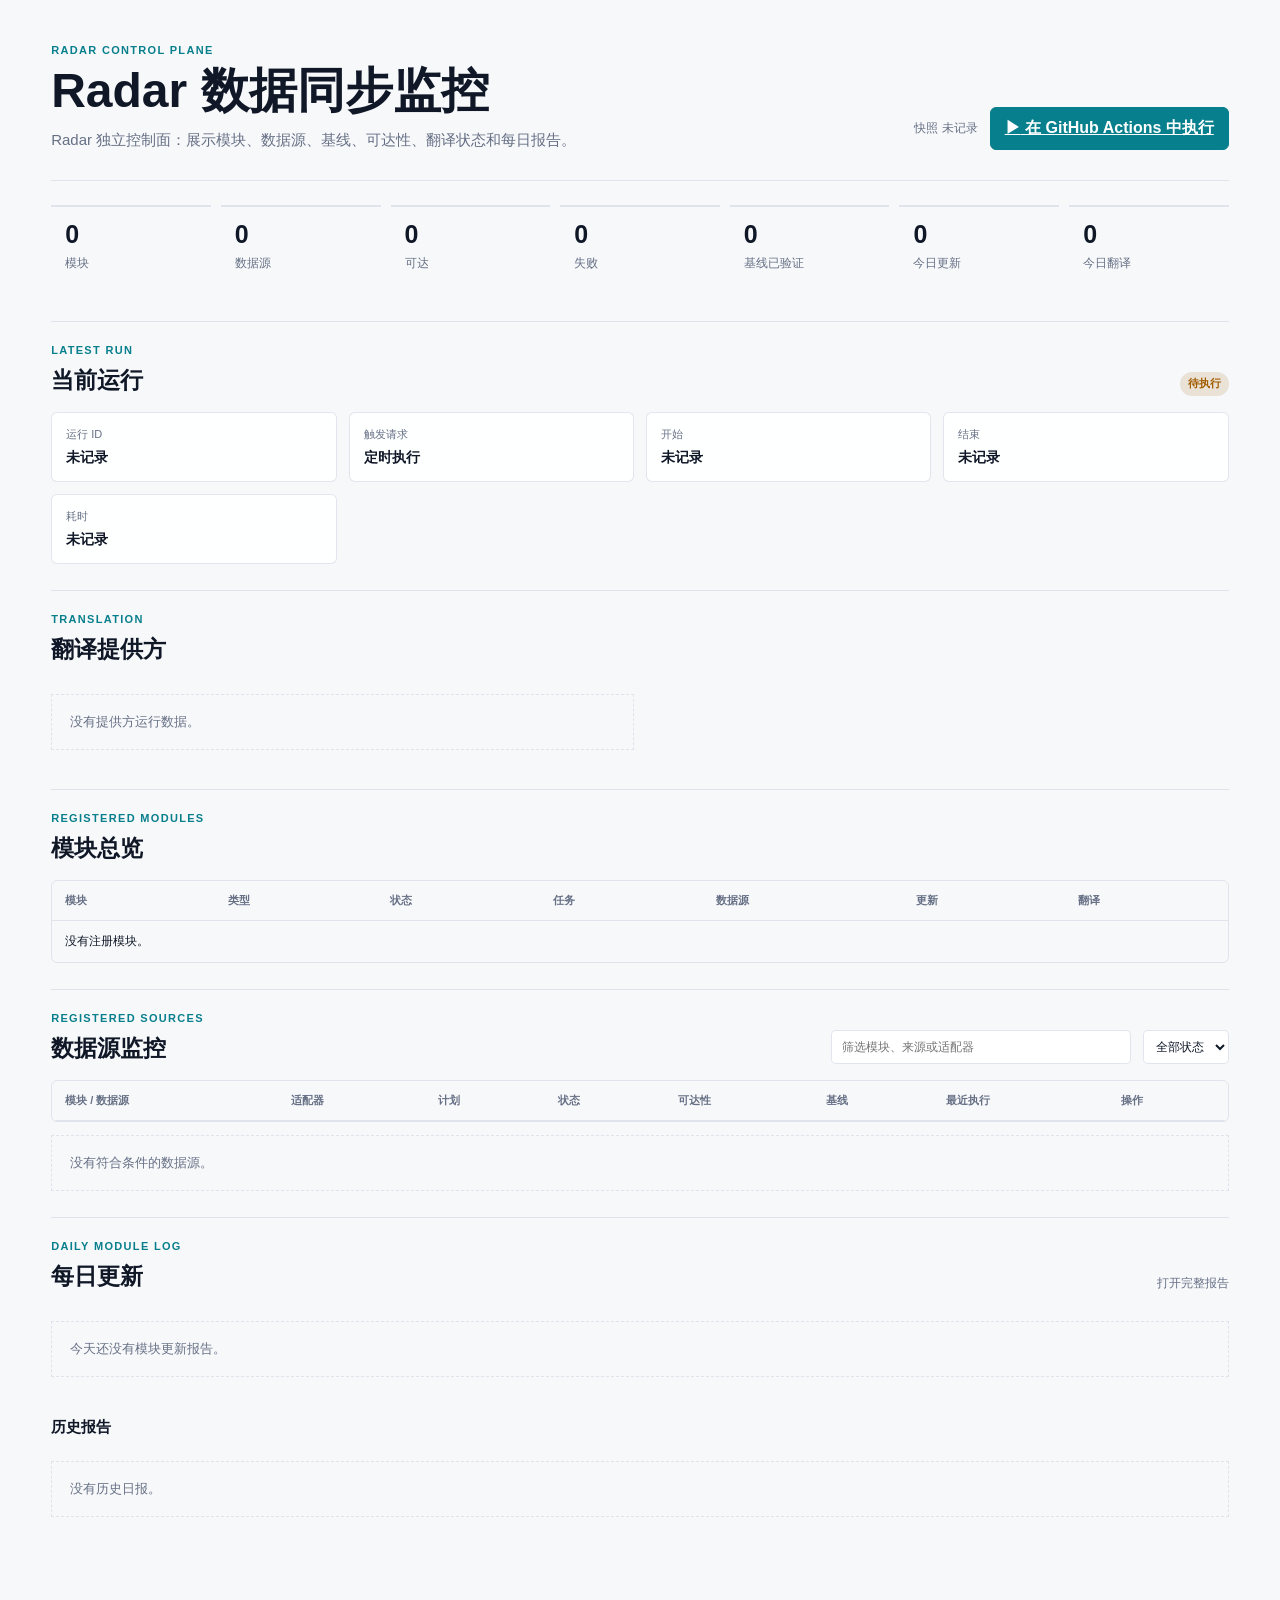
==== monitor/index.html @ 0f3c8c9a "feat: add Radar automation and standalone monitor" ====
<!doctype html>
<html lang="zh-CN">
<head>
  <meta charset="utf-8">
  <meta name="viewport" content="width=device-width, initial-scale=1">
  <meta name="robots" content="noindex,nofollow">
  <title>Radar 同步监控</title>
  <link rel="stylesheet" href="./monitor.css?v=20260921">
</head>
<body>
  <main class="monitor-page">
        <header class="monitor-hero">
          <div>
            <p class="eyebrow">RADAR CONTROL PLANE</p>
            <h1>Radar 数据同步监控</h1>
            <p class="monitor-lead">Radar 独立控制面：展示模块、数据源、基线、可达性、翻译状态和每日报告。</p>
          </div>
          <div class="hero-actions">
            <span id="snapshotMeta" class="muted">正在加载…</span>
            <a id="runAllBtn" class="primary-action" href="https://github.com/WenXiangWu/ai-news-radar/actions/workflows/update-news.yml" target="_blank" rel="noopener noreferrer">
              <span aria-hidden="true">▶</span> 在 GitHub Actions 中执行
            </a>
          </div>
        </header>

        <section class="kpi-grid" id="kpis" aria-label="运行概览"></section>
        <section class="monitor-section" id="runSection">
          <div class="section-heading">
            <div>
              <p class="eyebrow">LATEST RUN</p>
              <h2>当前运行</h2>
            </div>
            <span id="runStatus" class="status-chip">待加载</span>
          </div>
          <div id="runSummary" class="run-summary"></div>
        </section>

        <section class="monitor-section">
          <div class="section-heading">
            <div>
              <p class="eyebrow">TRANSLATION</p>
              <h2>翻译提供方</h2>
            </div>
          </div>
          <div id="providers" class="provider-grid"></div>
        </section>

        <section class="monitor-section" id="modules">
          <div class="section-heading">
            <div>
              <p class="eyebrow">REGISTERED MODULES</p>
              <h2>模块总览</h2>
            </div>
          </div>
          <div class="table-wrap">
            <table class="module-table">
              <thead>
                <tr>
                  <th>模块</th>
                  <th>类型</th>
                  <th>状态</th>
                  <th>任务</th>
                  <th>数据源</th>
                  <th>更新</th>
                  <th>翻译</th>
                </tr>
              </thead>
              <tbody id="moduleTable"></tbody>
            </table>
          </div>
        </section>

        <section class="monitor-section" id="sources">
          <div class="section-heading section-heading-wrap">
            <div>
              <p class="eyebrow">REGISTERED SOURCES</p>
              <h2>数据源监控</h2>
            </div>
            <div class="table-tools">
              <label class="sr-only" for="sourceFilter">筛选数据源</label>
              <input id="sourceFilter" type="search" placeholder="筛选模块、来源或适配器">
              <select id="sourceStatusFilter" aria-label="按状态筛选">
                <option value="">全部状态</option>
                <option value="success">成功</option>
                <option value="pending">待执行</option>
                <option value="failed">失败</option>
                <option value="disabled">已停用</option>
              </select>
            </div>
          </div>
          <div class="table-wrap">
            <table class="source-table">
              <thead>
                <tr>
                  <th>模块 / 数据源</th>
                  <th>适配器</th>
                  <th>计划</th>
                  <th>状态</th>
                  <th>可达性</th>
                  <th>基线</th>
                  <th>最近执行</th>
                  <th>操作</th>
                </tr>
              </thead>
              <tbody id="sourceTable"></tbody>
            </table>
          </div>
          <p id="sourceEmpty" class="empty-state" hidden>没有符合条件的数据源。</p>
        </section>

        <section class="monitor-section" id="reports">
          <div class="section-heading">
            <div>
              <p class="eyebrow">DAILY MODULE LOG</p>
              <h2>每日更新</h2>
            </div>
            <a id="latestReportLink" class="quiet-link" href="/data/radar-update-report.json">打开完整报告</a>
          </div>
          <div id="dailyModules" class="module-log"></div>
          <div class="report-history">
            <h3>历史报告</h3>
            <div id="reportList" class="report-list"></div>
          </div>
        </section>

        <div id="loadError" class="error-panel" hidden></div>
      </main>
  <script src="./monitor.js?v=20260921"></script>
</body>
</html>
---- monitor/monitor.css ----
:root {
  color-scheme: light;
  --radar-surface: #ffffff;
  --radar-text: #101828;
  --radar-border: #d9dee8;
  --radar-muted: #667085;
  --monitor-border: color-mix(in srgb, var(--radar-border, #d9dee8) 78%, transparent);
  --monitor-muted: var(--radar-muted, #667085);
  --monitor-good: #087f5b;
  --monitor-warn: #a15c00;
  --monitor-bad: #b42318;
  --monitor-cyan: #087f8c;
}

* {
  box-sizing: border-box;
}

html {
  background: #f7f8fa;
}

body {
  margin: 0;
  background: #f7f8fa;
  color: var(--radar-text);
  font-family: Inter, ui-sans-serif, -apple-system, BlinkMacSystemFont, "Segoe UI", sans-serif;
}

a {
  color: inherit;
}

.monitor-page {
  max-width: 1440px;
  margin: 0 auto;
  padding: 44px clamp(20px, 4vw, 72px) 80px;
}

.monitor-hero {
  display: flex;
  align-items: flex-end;
  justify-content: space-between;
  gap: 28px;
  padding-bottom: 30px;
  border-bottom: 1px solid var(--monitor-border);
}

.monitor-hero h1,
.section-heading h2 {
  margin: 0;
  letter-spacing: 0;
}

.monitor-hero h1 {
  font-size: clamp(30px, 4vw, 48px);
  line-height: 1.08;
}

.monitor-lead {
  max-width: 680px;
  margin: 14px 0 0;
  color: var(--monitor-muted);
  font-size: 15px;
}

.eyebrow {
  margin: 0 0 9px;
  color: var(--monitor-cyan);
  font-size: 11px;
  font-weight: 700;
  letter-spacing: .12em;
}

.hero-actions,
.table-tools,
.section-heading-wrap {
  display: flex;
  align-items: center;
  gap: 12px;
}

.hero-actions {
  flex-wrap: wrap;
  justify-content: flex-end;
}

.primary-action,
.source-action {
  border: 1px solid var(--monitor-cyan);
  border-radius: 6px;
  background: var(--monitor-cyan);
  color: #fff;
  cursor: pointer;
  font: inherit;
  font-weight: 700;
}

.primary-action {
  padding: 10px 14px;
}

.source-action {
  padding: 6px 9px;
  font-size: 12px;
  display: inline-block;
  text-decoration: none;
}

.primary-action:hover,
.source-action:hover {
  filter: brightness(.94);
}

.muted,
.quiet-link {
  color: var(--monitor-muted);
  font-size: 12px;
}

.quiet-link {
  text-decoration: none;
}

.quiet-link:hover {
  color: var(--monitor-cyan);
}

.kpi-grid {
  display: grid;
  grid-template-columns: repeat(7, minmax(0, 1fr));
  gap: 10px;
  padding: 24px 0 8px;
}

.kpi {
  min-width: 0;
  padding: 15px 14px;
  border-top: 2px solid var(--monitor-border);
}

.kpi-value {
  display: block;
  font-size: 25px;
  font-weight: 750;
  line-height: 1;
}

.kpi-label {
  display: block;
  margin-top: 8px;
  color: var(--monitor-muted);
  font-size: 12px;
}

.monitor-section {
  margin-top: 26px;
  padding-top: 22px;
  border-top: 1px solid var(--monitor-border);
}

.section-heading {
  display: flex;
  align-items: flex-end;
  justify-content: space-between;
  gap: 16px;
  margin-bottom: 16px;
}

.section-heading h2 {
  font-size: 23px;
}

.status-chip,
.mini-chip {
  display: inline-flex;
  align-items: center;
  min-height: 24px;
  padding: 3px 8px;
  border-radius: 999px;
  background: color-mix(in srgb, var(--monitor-muted) 13%, transparent);
  color: var(--monitor-muted);
  font-size: 11px;
  font-weight: 700;
  white-space: nowrap;
}

.status-chip.good,
.mini-chip.good {
  background: color-mix(in srgb, var(--monitor-good) 13%, transparent);
  color: var(--monitor-good);
}

.status-chip.warn,
.mini-chip.warn {
  background: color-mix(in srgb, var(--monitor-warn) 14%, transparent);
  color: var(--monitor-warn);
}

.status-chip.bad,
.mini-chip.bad {
  background: color-mix(in srgb, var(--monitor-bad) 13%, transparent);
  color: var(--monitor-bad);
}

.run-summary {
  display: grid;
  grid-template-columns: repeat(4, minmax(0, 1fr));
  gap: 12px;
}

.run-cell,
.provider,
.module-log-item,
.report-item {
  border: 1px solid var(--monitor-border);
  border-radius: 6px;
  background: color-mix(in srgb, var(--radar-surface, #fff) 88%, transparent);
}

.run-cell {
  padding: 14px;
}

.run-cell label {
  display: block;
  margin-bottom: 7px;
  color: var(--monitor-muted);
  font-size: 11px;
}

.run-cell strong {
  display: block;
  overflow-wrap: anywhere;
  font-size: 14px;
}

.provider-grid {
  display: grid;
  grid-template-columns: repeat(2, minmax(0, 1fr));
  gap: 12px;
}

.provider {
  padding: 16px;
}

.provider-head,
.provider-stat,
.module-log-head,
.report-item {
  display: flex;
  align-items: center;
  justify-content: space-between;
  gap: 12px;
}

.provider-head strong {
  font-size: 16px;
}

.provider-meta {
  margin: 5px 0 16px;
  color: var(--monitor-muted);
  font-size: 12px;
}

.provider-stat {
  padding-top: 10px;
  border-top: 1px solid var(--monitor-border);
  color: var(--monitor-muted);
  font-size: 12px;
}

.provider-stat strong {
  color: var(--radar-text, #101828);
}

.table-tools input,
.table-tools select {
  min-height: 34px;
  border: 1px solid var(--monitor-border);
  border-radius: 5px;
  background: var(--radar-surface, #fff);
  color: inherit;
  font: inherit;
  font-size: 12px;
}

.table-tools input {
  width: min(300px, 42vw);
  padding: 0 10px;
}

.table-tools select {
  padding: 0 8px;
}

.table-wrap {
  overflow-x: auto;
  border: 1px solid var(--monitor-border);
  border-radius: 6px;
}

.source-table {
  width: 100%;
  min-width: 1080px;
  border-collapse: collapse;
  font-size: 12px;
}

.module-table {
  width: 100%;
  min-width: 720px;
  border-collapse: collapse;
  font-size: 12px;
}

.source-table th,
.source-table td,
.module-table th,
.module-table td {
  padding: 12px 13px;
  border-bottom: 1px solid var(--monitor-border);
  text-align: left;
  vertical-align: top;
}

.source-table th {
  color: var(--monitor-muted);
  font-size: 11px;
  font-weight: 700;
  white-space: nowrap;
}

.module-table th {
  color: var(--monitor-muted);
  font-size: 11px;
  font-weight: 700;
  white-space: nowrap;
}

.source-table tr:last-child td {
  border-bottom: 0;
}

.module-table tr:last-child td {
  border-bottom: 0;
}

.module-name strong,
.module-name span {
  display: block;
}

.module-name span {
  margin-top: 4px;
  color: var(--monitor-muted);
  font-size: 11px;
}

.source-main strong,
.source-main span {
  display: block;
}

.source-main strong {
  max-width: 260px;
  overflow-wrap: anywhere;
}

.source-main span,
.source-locator {
  margin-top: 4px;
  color: var(--monitor-muted);
  font-size: 11px;
}

.source-action {
  white-space: nowrap;
}

.source-locator {
  max-width: 190px;
  overflow: hidden;
  text-overflow: ellipsis;
  white-space: nowrap;
}

.module-log {
  display: grid;
  gap: 8px;
}

.module-log-item {
  padding: 14px 16px;
}

.module-log-head strong {
  font-size: 14px;
}

.module-log-meta {
  display: flex;
  flex-wrap: wrap;
  gap: 8px 16px;
  margin-top: 9px;
  color: var(--monitor-muted);
  font-size: 12px;
}

.translation-links {
  display: flex;
  flex-wrap: wrap;
  gap: 7px;
  margin-top: 11px;
}

.translation-links a {
  color: var(--monitor-cyan);
  font-size: 12px;
}

.report-history {
  margin-top: 28px;
}

.report-history h3 {
  margin: 0 0 11px;
  font-size: 15px;
}

.report-list {
  display: grid;
  gap: 7px;
}

.report-item {
  padding: 10px 13px;
  text-decoration: none;
  color: inherit;
  font-size: 12px;
}

.report-item:hover {
  border-color: var(--monitor-cyan);
}

.report-item span {
  color: var(--monitor-muted);
}

.empty-state,
.error-panel {
  padding: 18px;
  border: 1px dashed var(--monitor-border);
  color: var(--monitor-muted);
  font-size: 13px;
}

.error-panel {
  border-color: color-mix(in srgb, var(--monitor-bad) 40%, transparent);
  color: var(--monitor-bad);
}

.sr-only {
  position: absolute;
  width: 1px;
  height: 1px;
  padding: 0;
  overflow: hidden;
  clip: rect(0, 0, 0, 0);
  white-space: nowrap;
  border: 0;
}

@media (max-width: 1080px) {
  .kpi-grid {
    grid-template-columns: repeat(4, minmax(0, 1fr));
  }
}

@media (max-width: 760px) {
  .monitor-page {
    padding: 28px 16px 56px;
  }

  .monitor-hero,
  .section-heading-wrap {
    align-items: flex-start;
    flex-direction: column;
  }

  .hero-actions {
    justify-content: flex-start;
  }

  .kpi-grid,
  .run-summary,
  .provider-grid {
    grid-template-columns: repeat(2, minmax(0, 1fr));
  }

  .table-tools {
    width: 100%;
    align-items: stretch;
  }

  .table-tools input {
    width: 100%;
  }
}

@media (max-width: 460px) {
  .kpi-grid,
  .run-summary,
  .provider-grid {
    grid-template-columns: 1fr;
  }

  .monitor-hero h1 {
    font-size: 32px;
  }
}
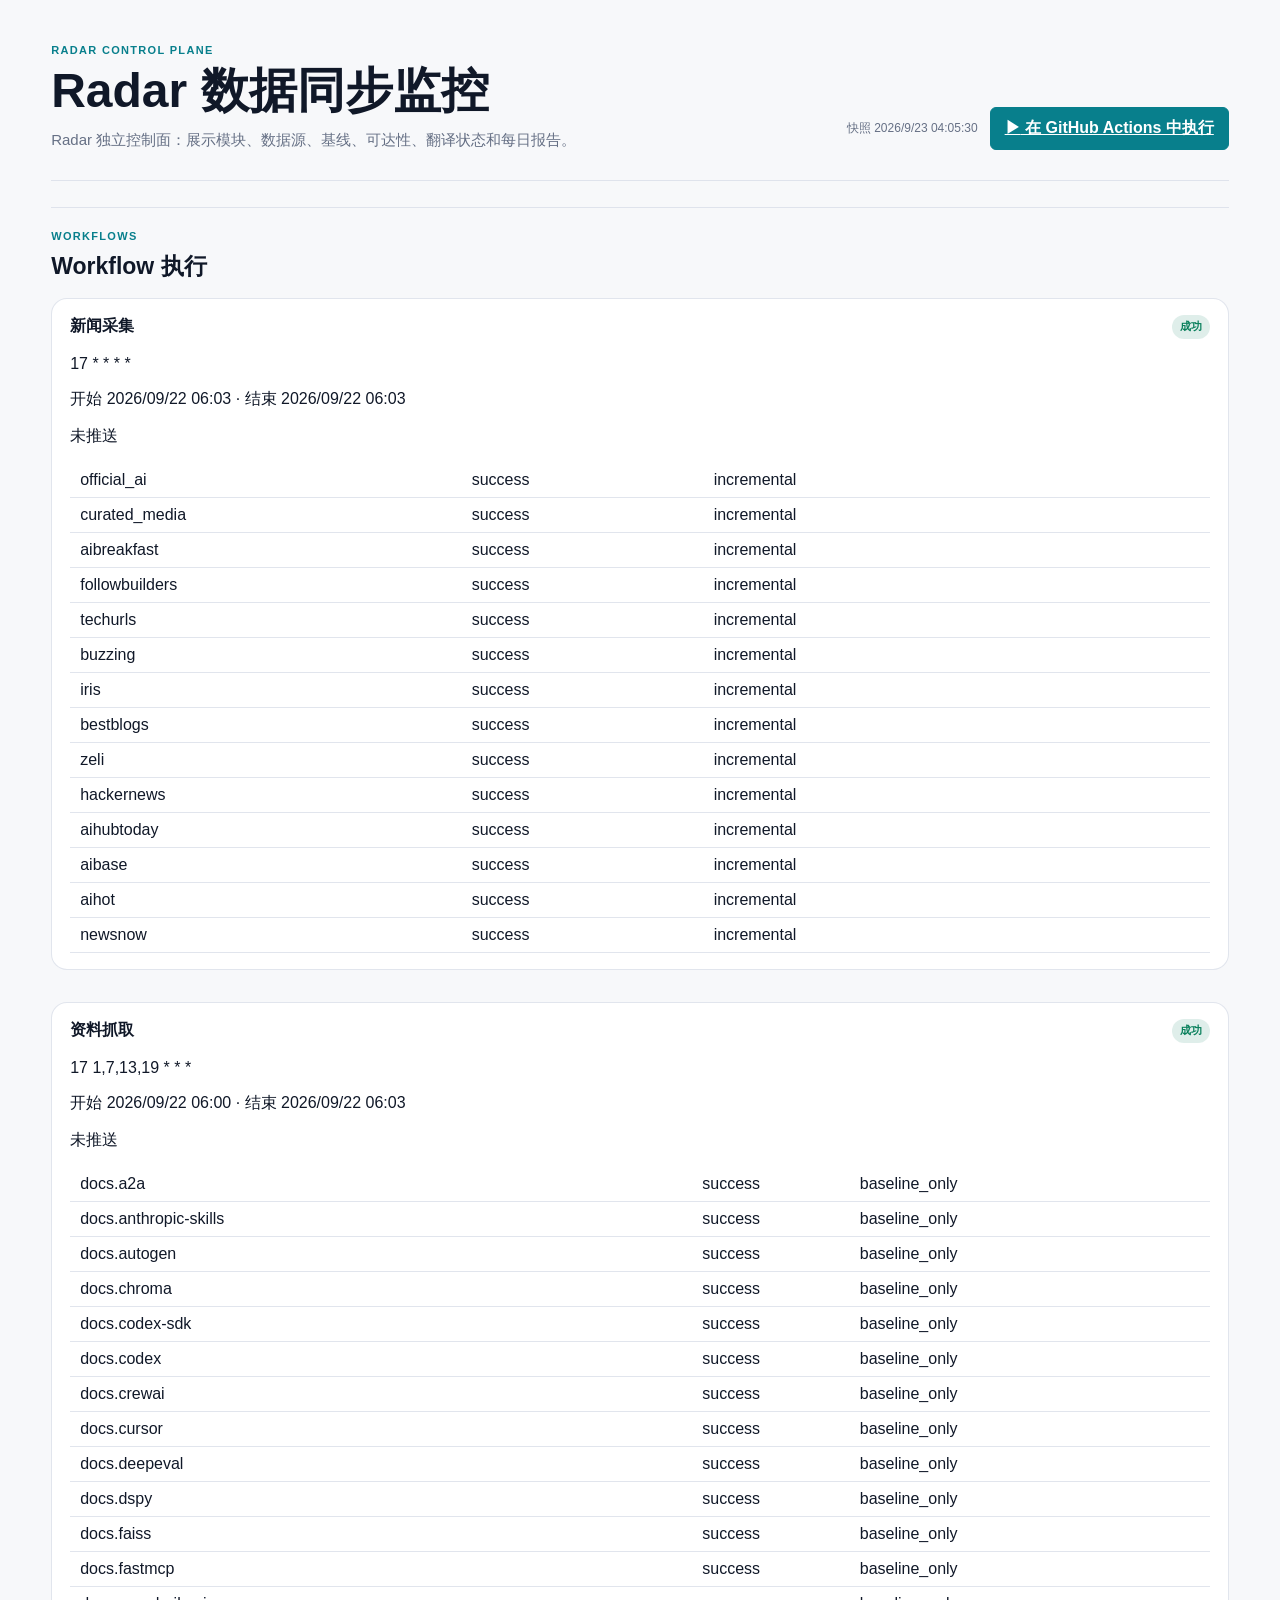
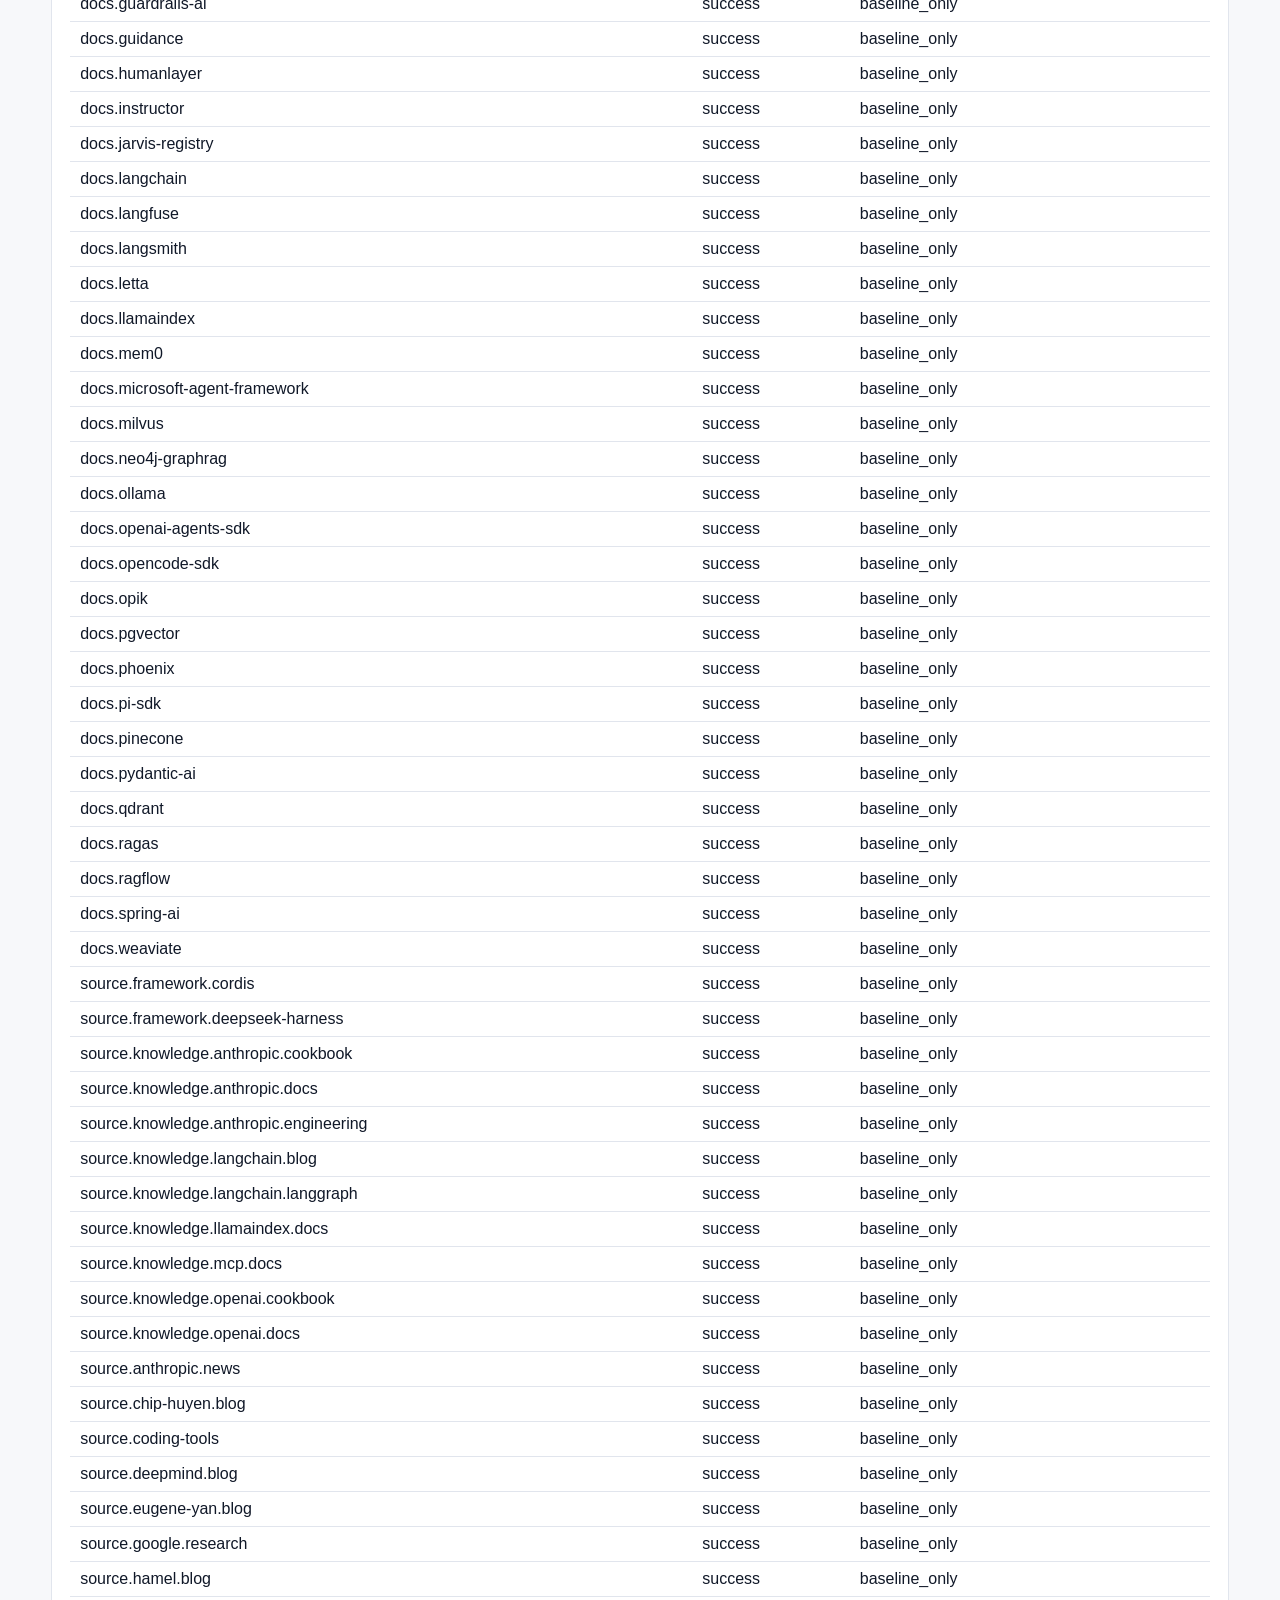
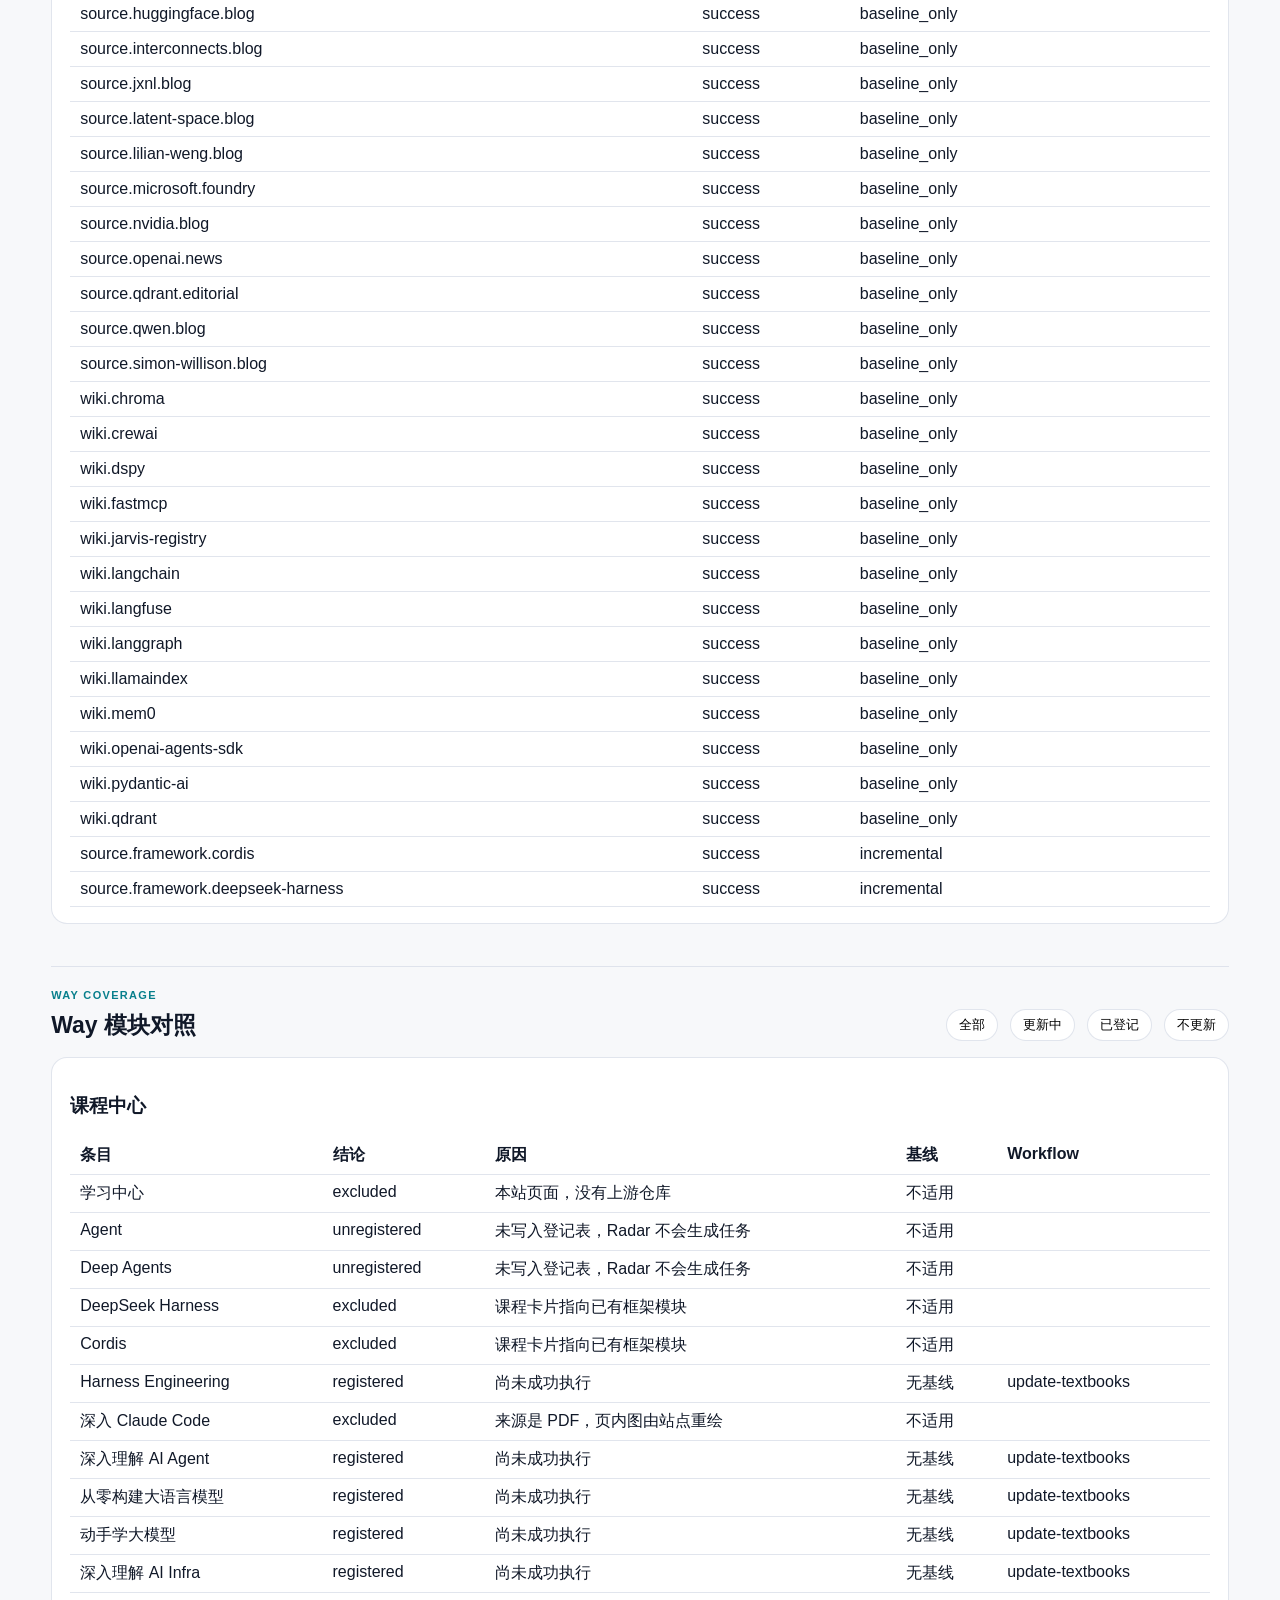
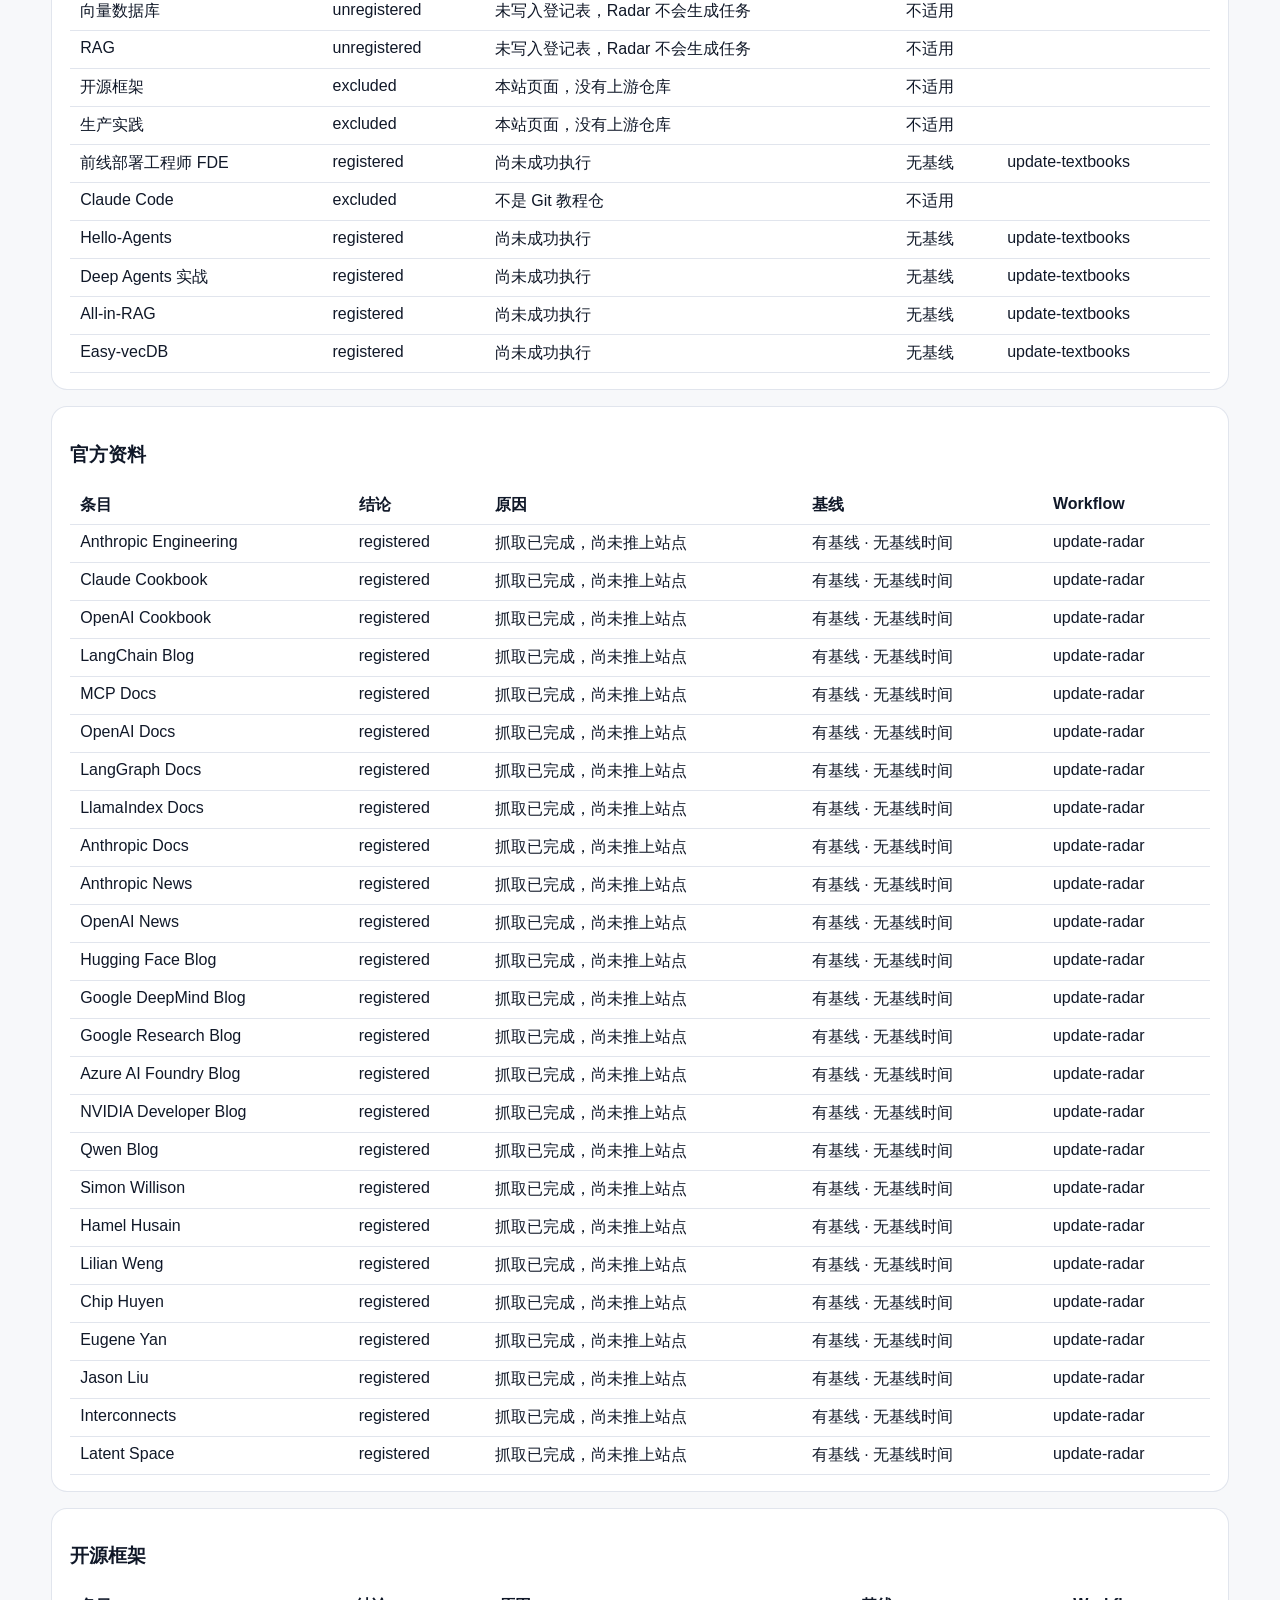
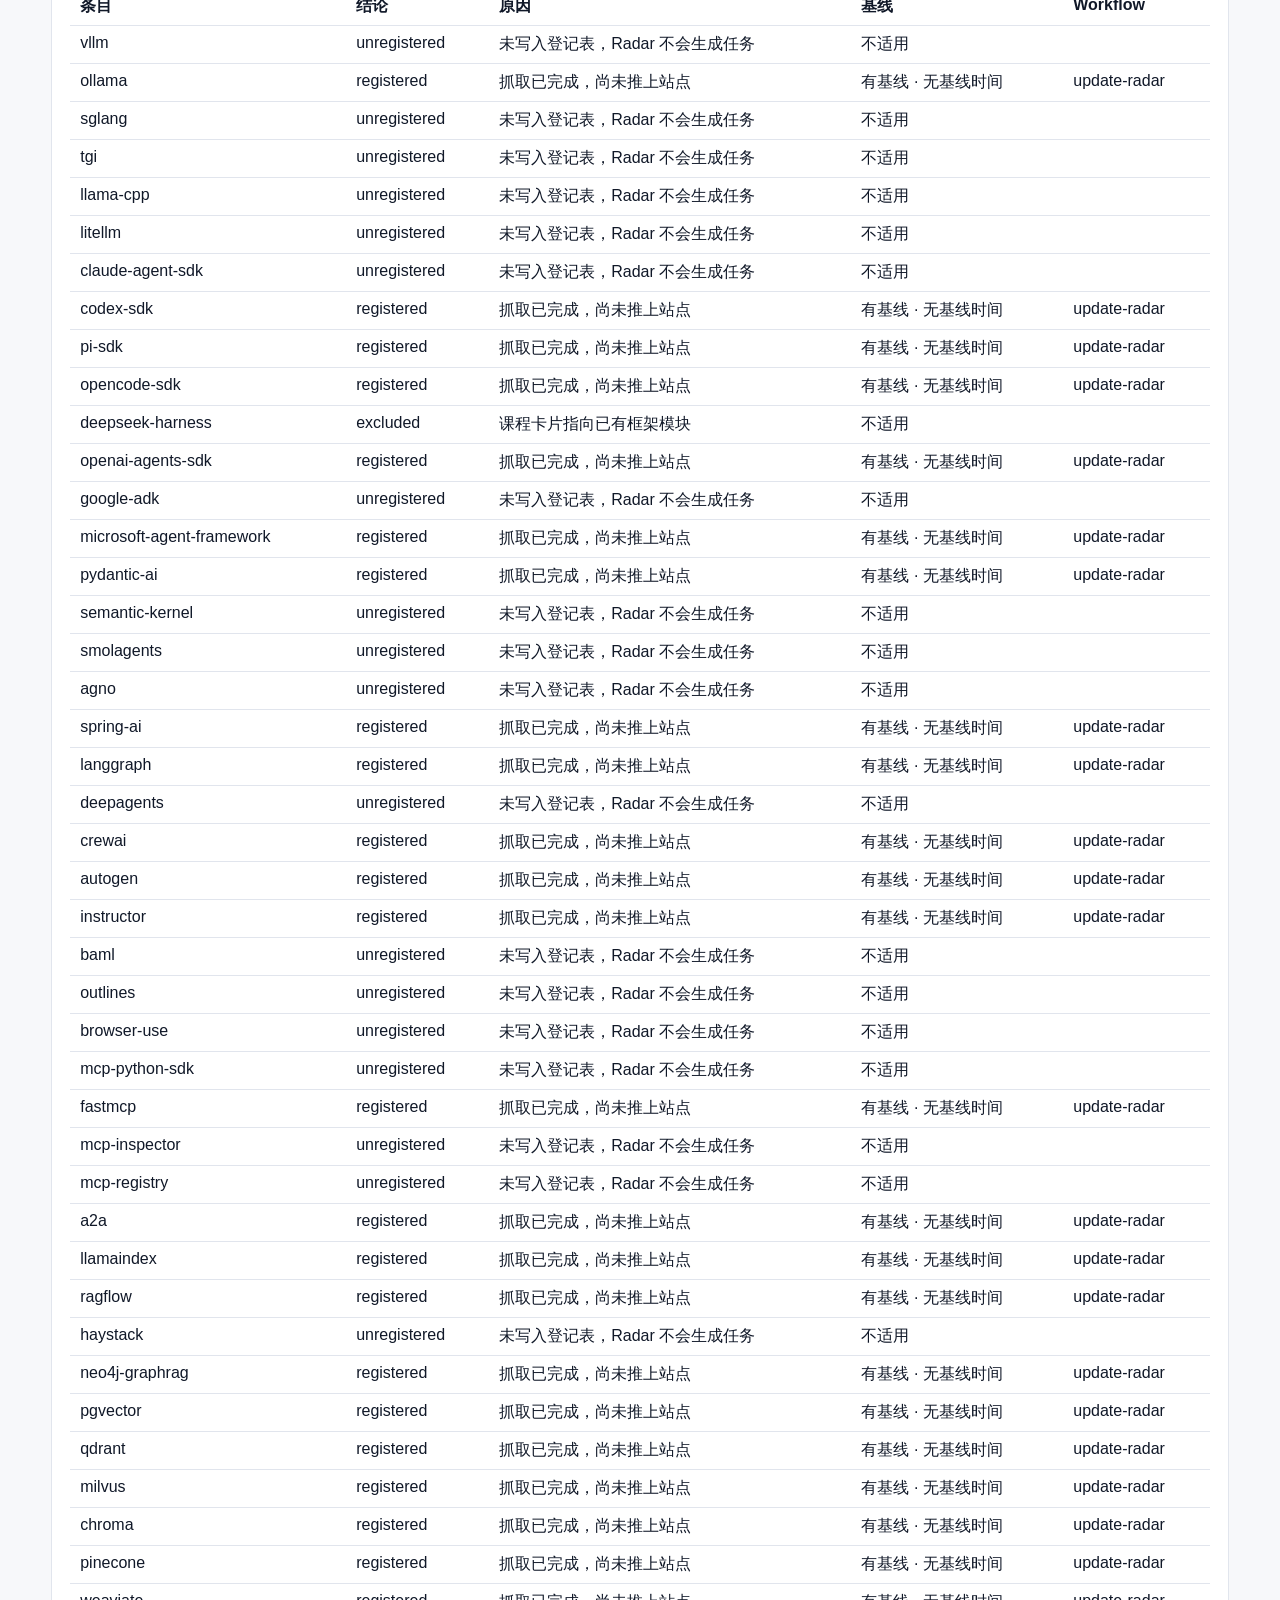
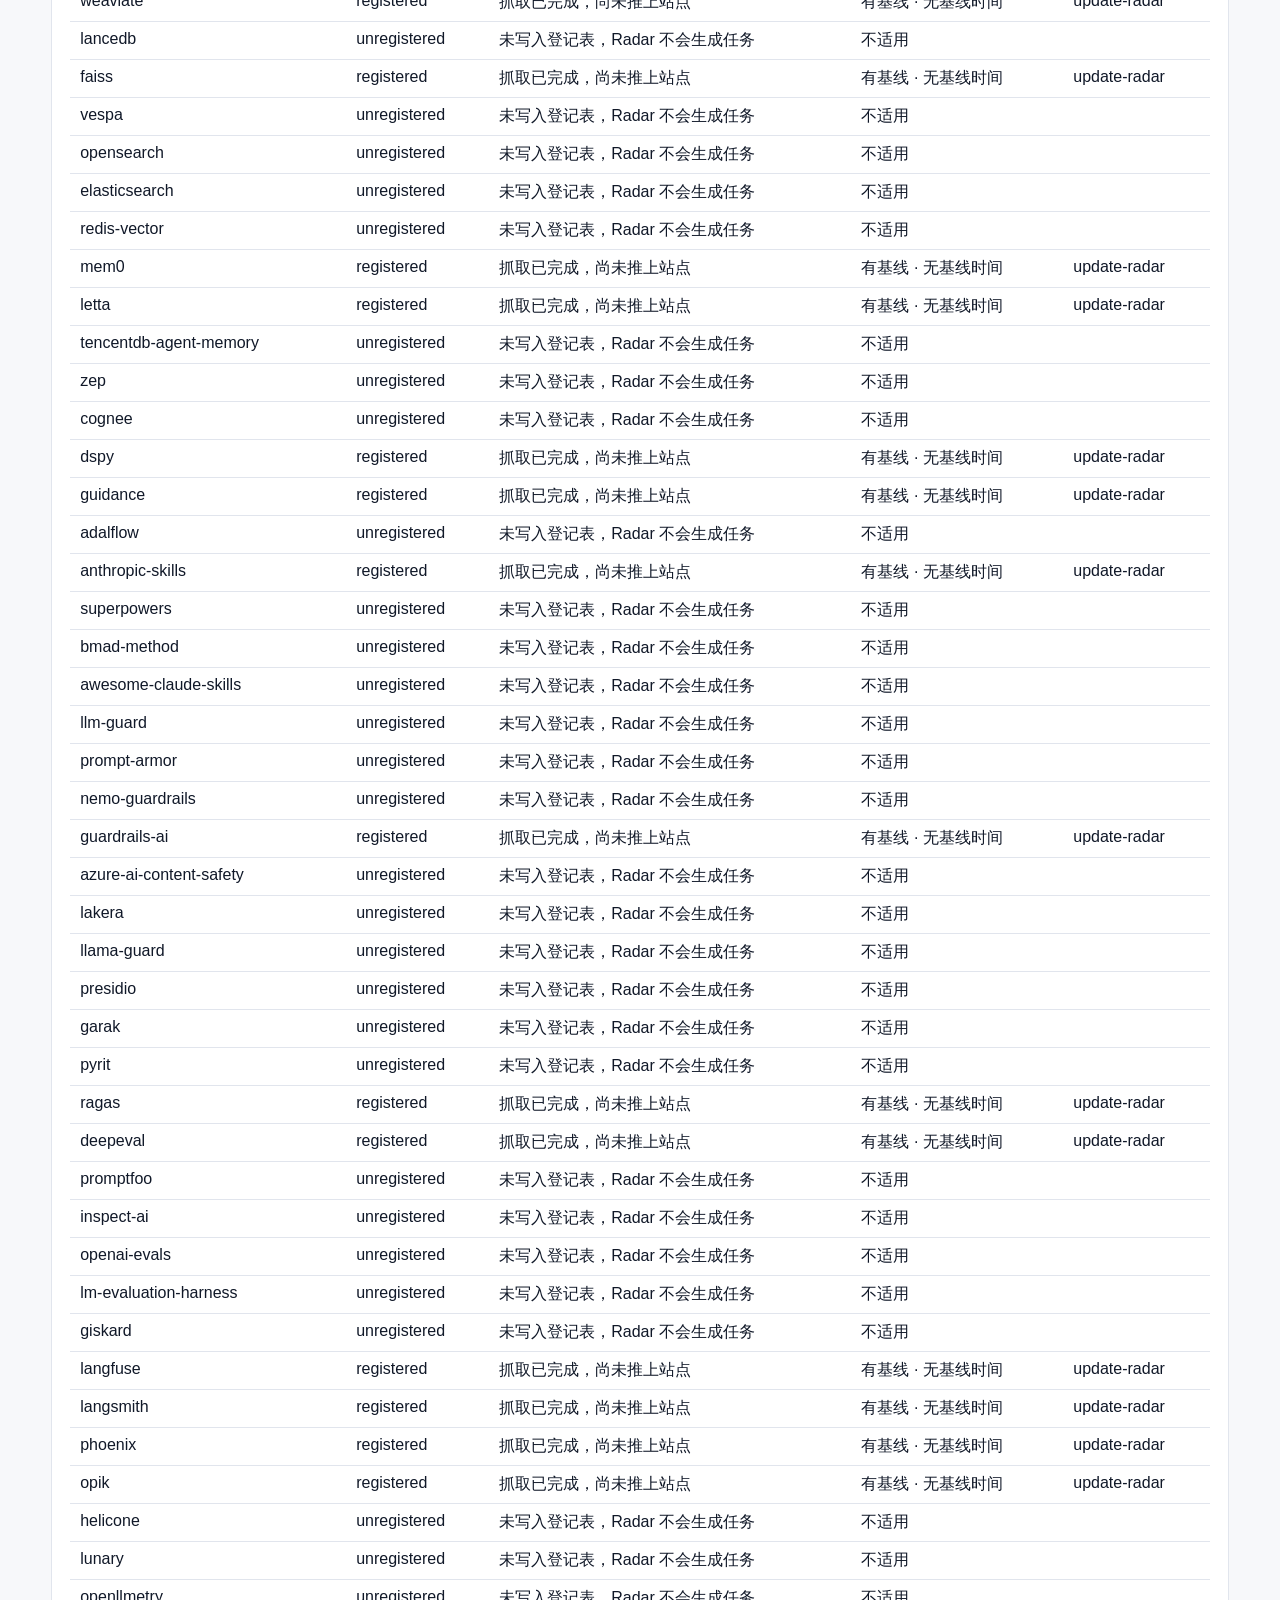
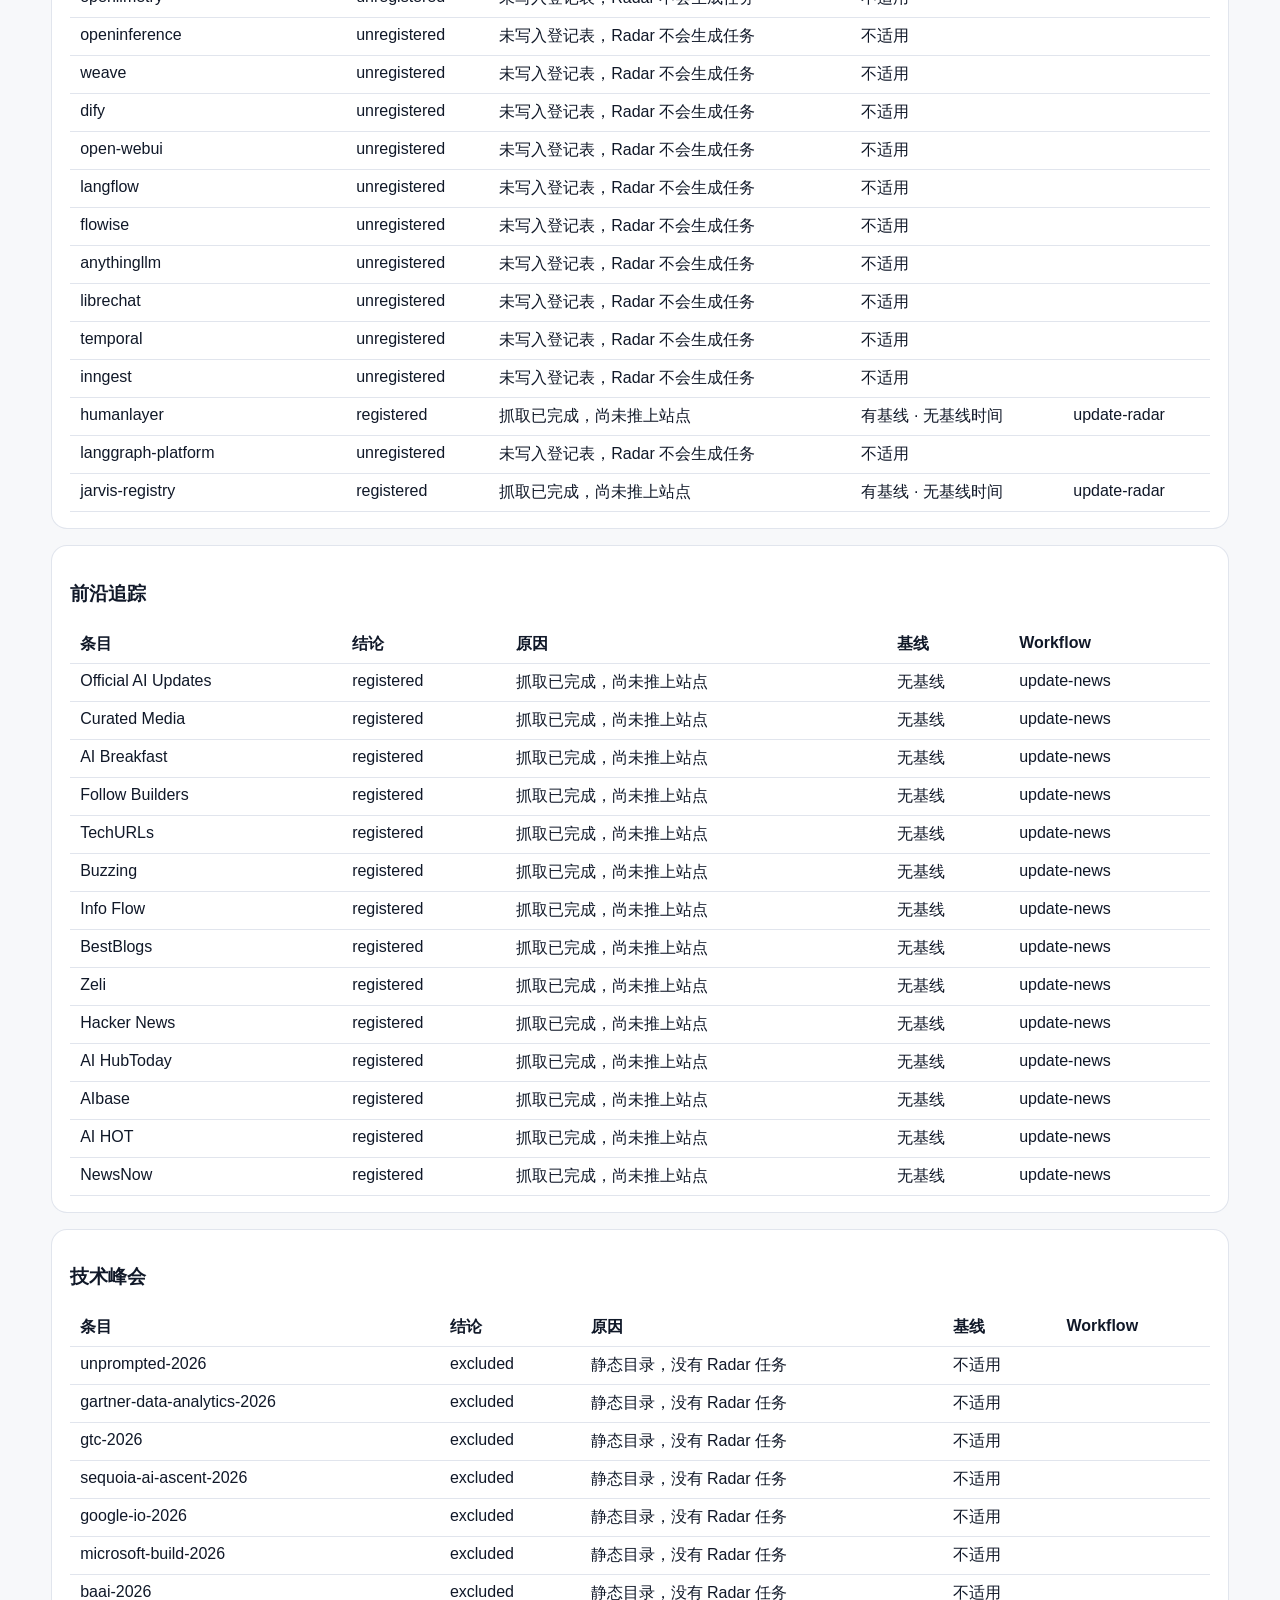
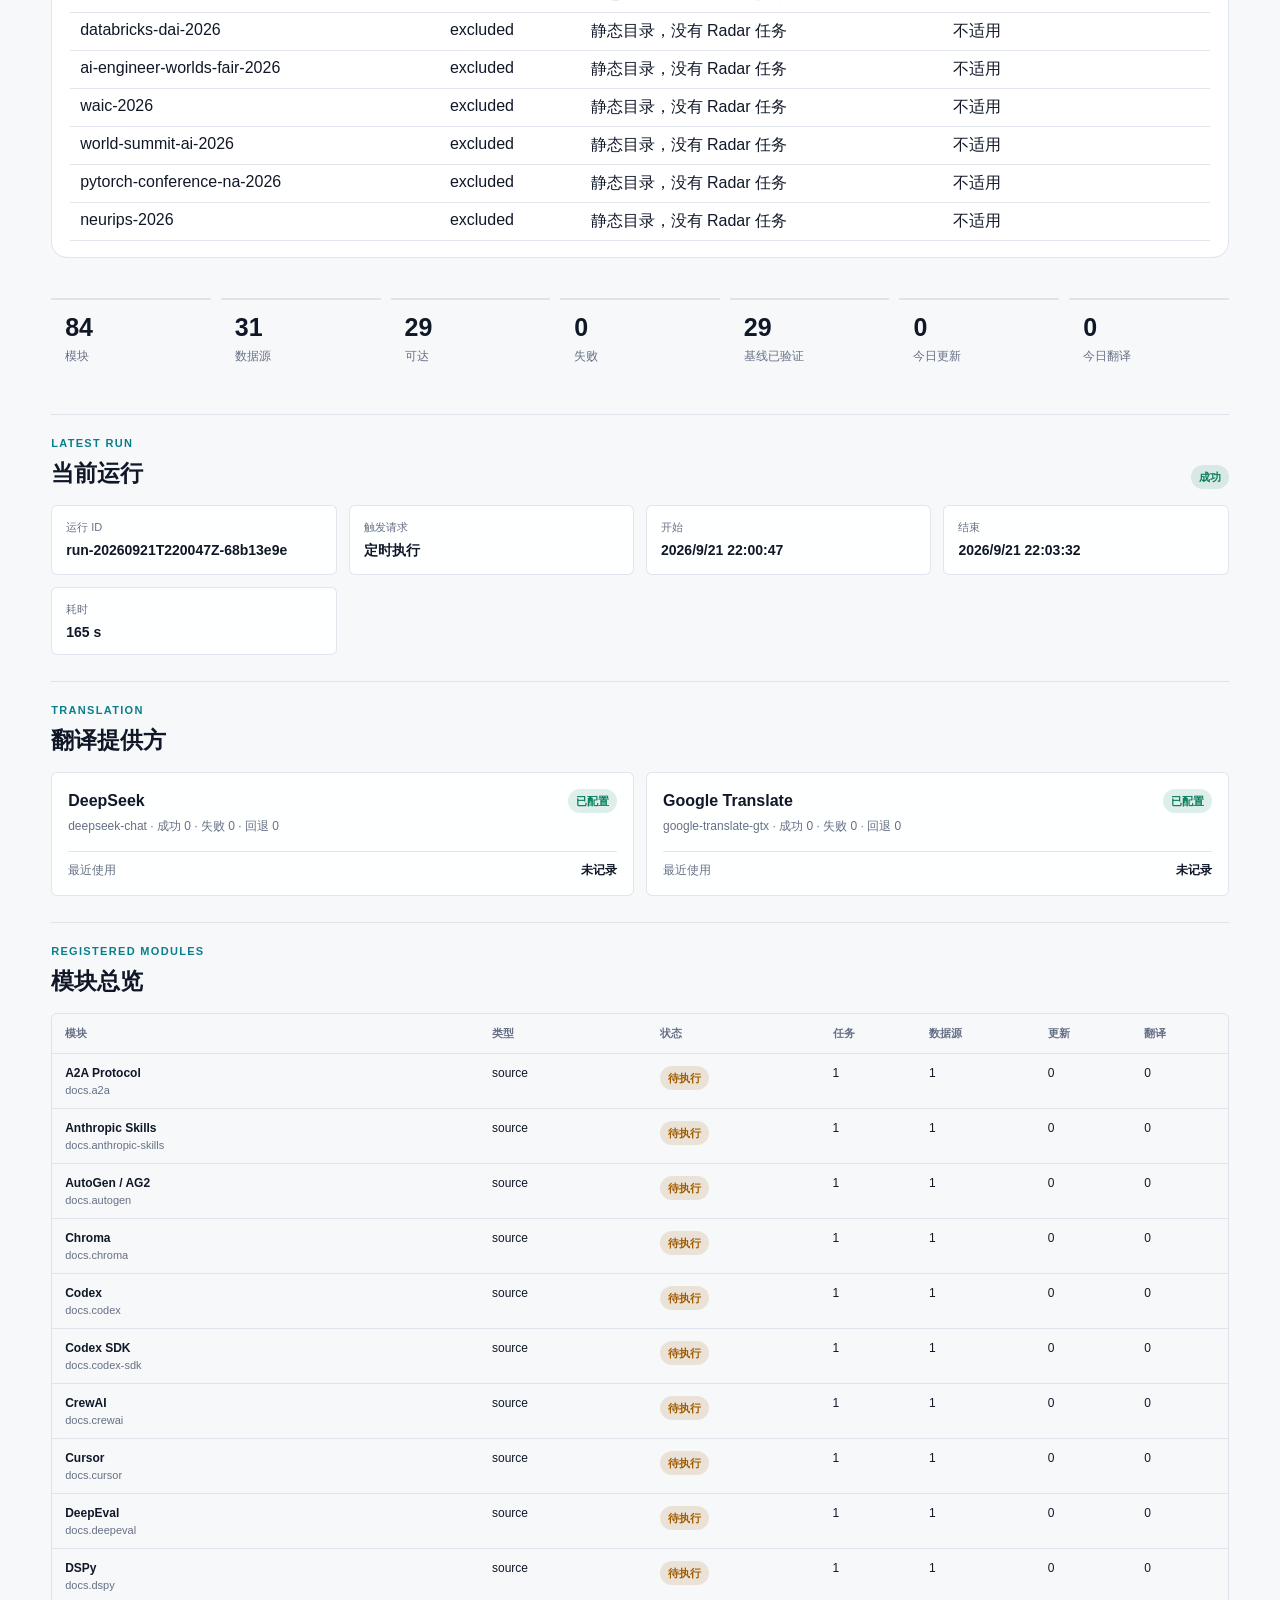
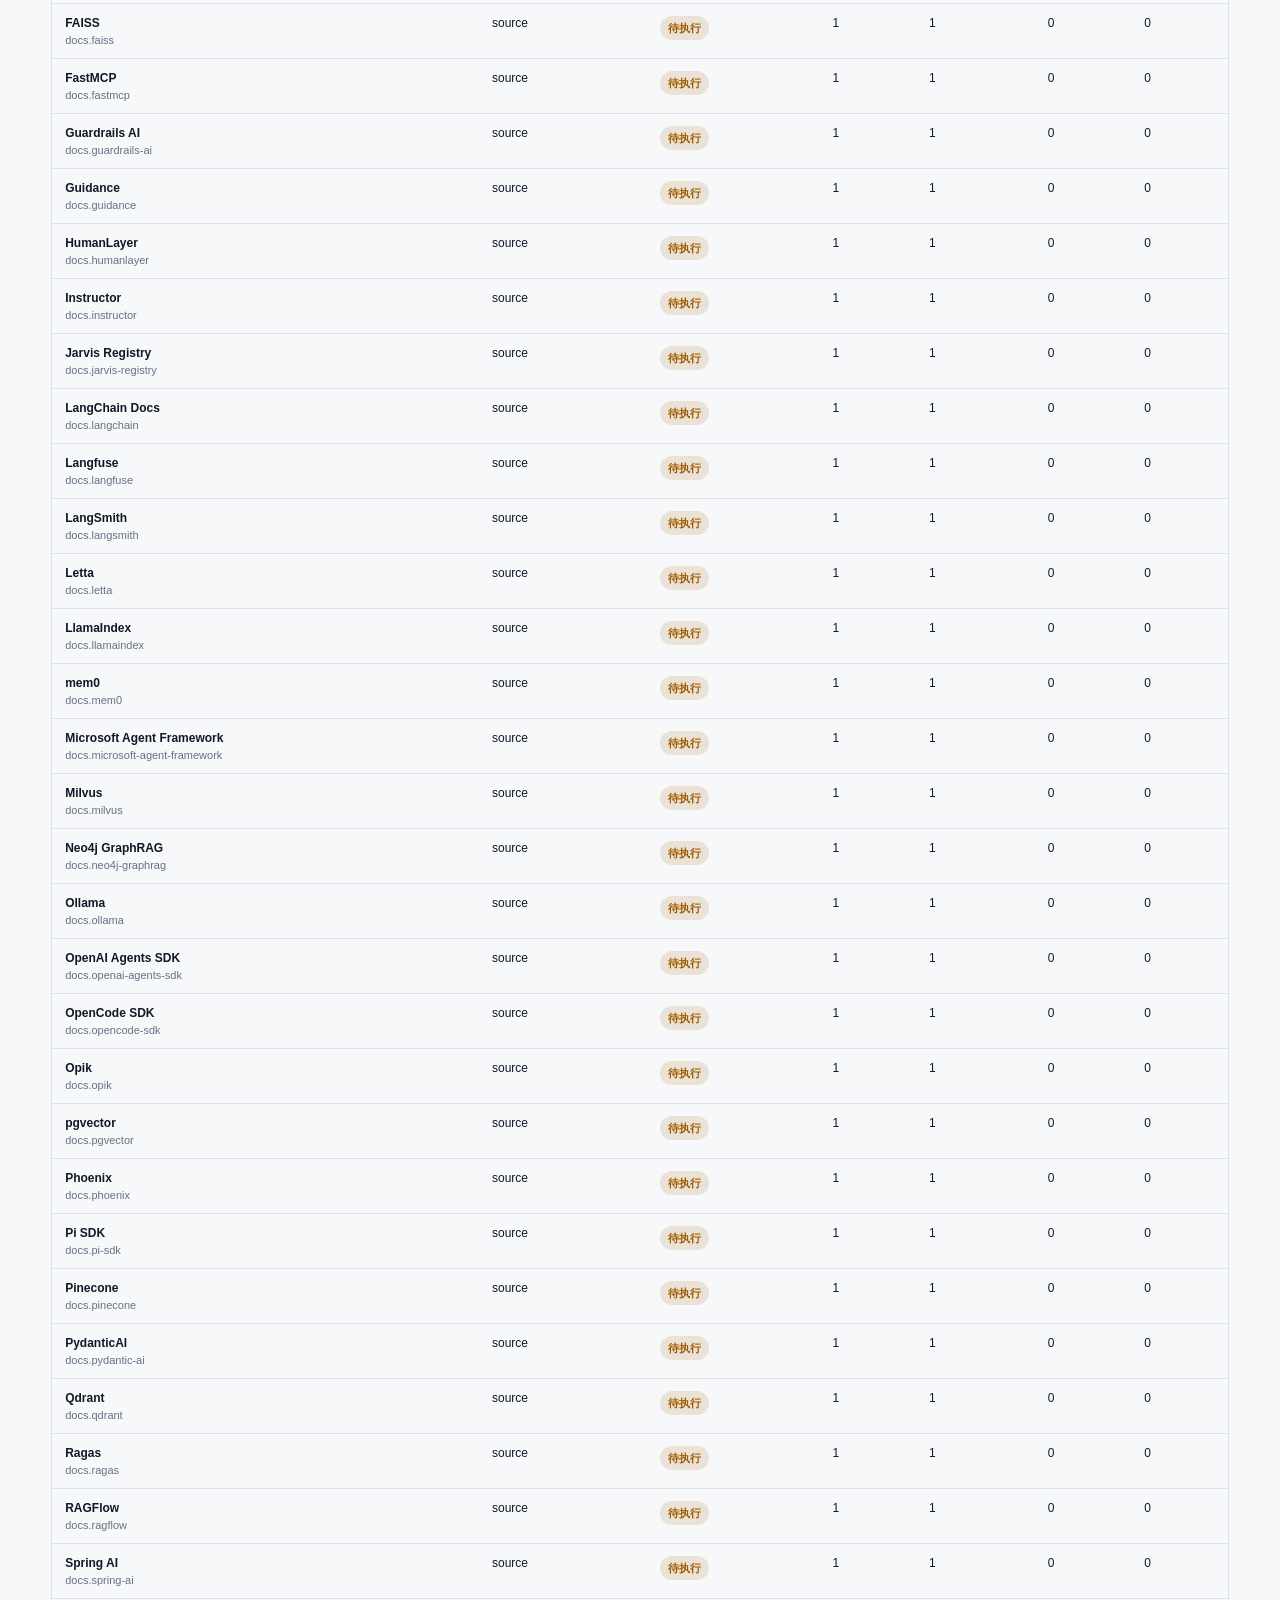
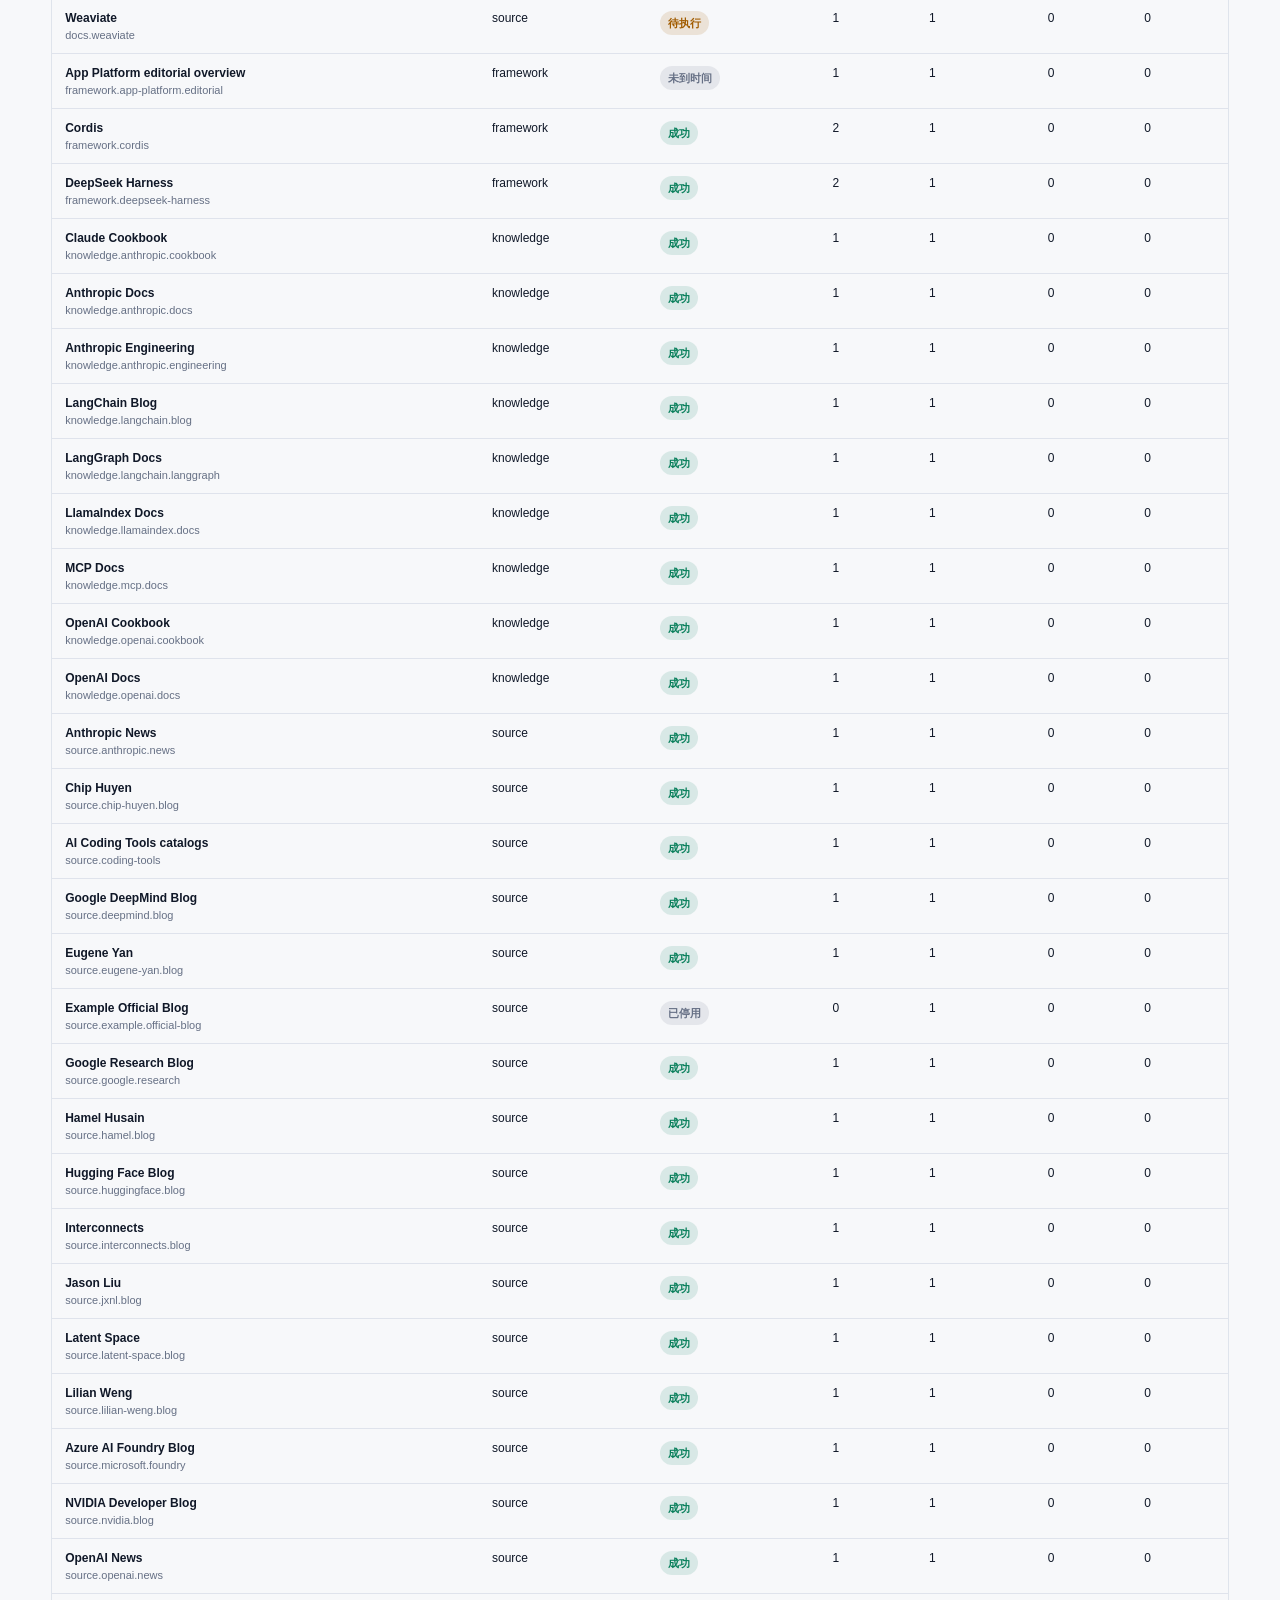
==== commit d26bc9bd: "feat: split radar sync into fetch jobs and hourly publish Reject full fetches, record each baseline " ====
--- a/monitor/index.html
+++ b/monitor/index.html
@@ -5,7 +5,7 @@
   <meta name="viewport" content="width=device-width, initial-scale=1">
   <meta name="robots" content="noindex,nofollow">
   <title>Radar 同步监控</title>
-  <link rel="stylesheet" href="./monitor.css?v=20260921">
+  <link rel="stylesheet" href="./monitor.css?v=20260923">
 </head>
 <body>
   <main class="monitor-page">
@@ -22,6 +22,32 @@
             </a>
           </div>
         </header>
+
+        <section class="monitor-section" id="workflows">
+          <div class="section-heading">
+            <div>
+              <p class="eyebrow">WORKFLOWS</p>
+              <h2>Workflow 执行</h2>
+            </div>
+          </div>
+          <div id="workflowCards" class="workflow-grid"></div>
+        </section>
+
+        <section class="monitor-section" id="coverage">
+          <div class="section-heading section-heading-wrap">
+            <div>
+              <p class="eyebrow">WAY COVERAGE</p>
+              <h2>Way 模块对照</h2>
+            </div>
+            <div class="table-tools" id="coverageFilters">
+              <button type="button" data-coverage="all">全部</button>
+              <button type="button" data-coverage="updating">更新中</button>
+              <button type="button" data-coverage="registered">已登记</button>
+              <button type="button" data-coverage="excluded">不更新</button>
+            </div>
+          </div>
+          <div id="coverageModules"></div>
+        </section>
 
         <section class="kpi-grid" id="kpis" aria-label="运行概览"></section>
         <section class="monitor-section" id="runSection">
@@ -125,6 +151,6 @@
 
         <div id="loadError" class="error-panel" hidden></div>
       </main>
-  <script src="./monitor.js?v=20260921"></script>
+  <script src="./monitor.js?v=20260923"></script>
 </body>
 </html>
--- a/monitor/monitor.css
+++ b/monitor/monitor.css
@@ -522,3 +522,46 @@
     font-size: 32px;
   }
 }
+
+.workflow-grid {
+  display: grid;
+  gap: 16px;
+}
+
+.workflow-card,
+.coverage-module {
+  background: var(--radar-surface);
+  border: 1px solid var(--monitor-border);
+  border-radius: 16px;
+  padding: 16px 18px;
+  margin-bottom: 16px;
+}
+
+.workflow-card header {
+  display: flex;
+  align-items: center;
+  justify-content: space-between;
+  gap: 12px;
+}
+
+.coverage-table {
+  width: 100%;
+  border-collapse: collapse;
+  margin-top: 12px;
+}
+
+.coverage-table th,
+.coverage-table td {
+  text-align: left;
+  padding: 8px 10px;
+  border-bottom: 1px solid var(--monitor-border);
+  vertical-align: top;
+}
+
+#coverageFilters button {
+  border: 1px solid var(--monitor-border);
+  background: #fff;
+  border-radius: 999px;
+  padding: 6px 12px;
+  cursor: pointer;
+}
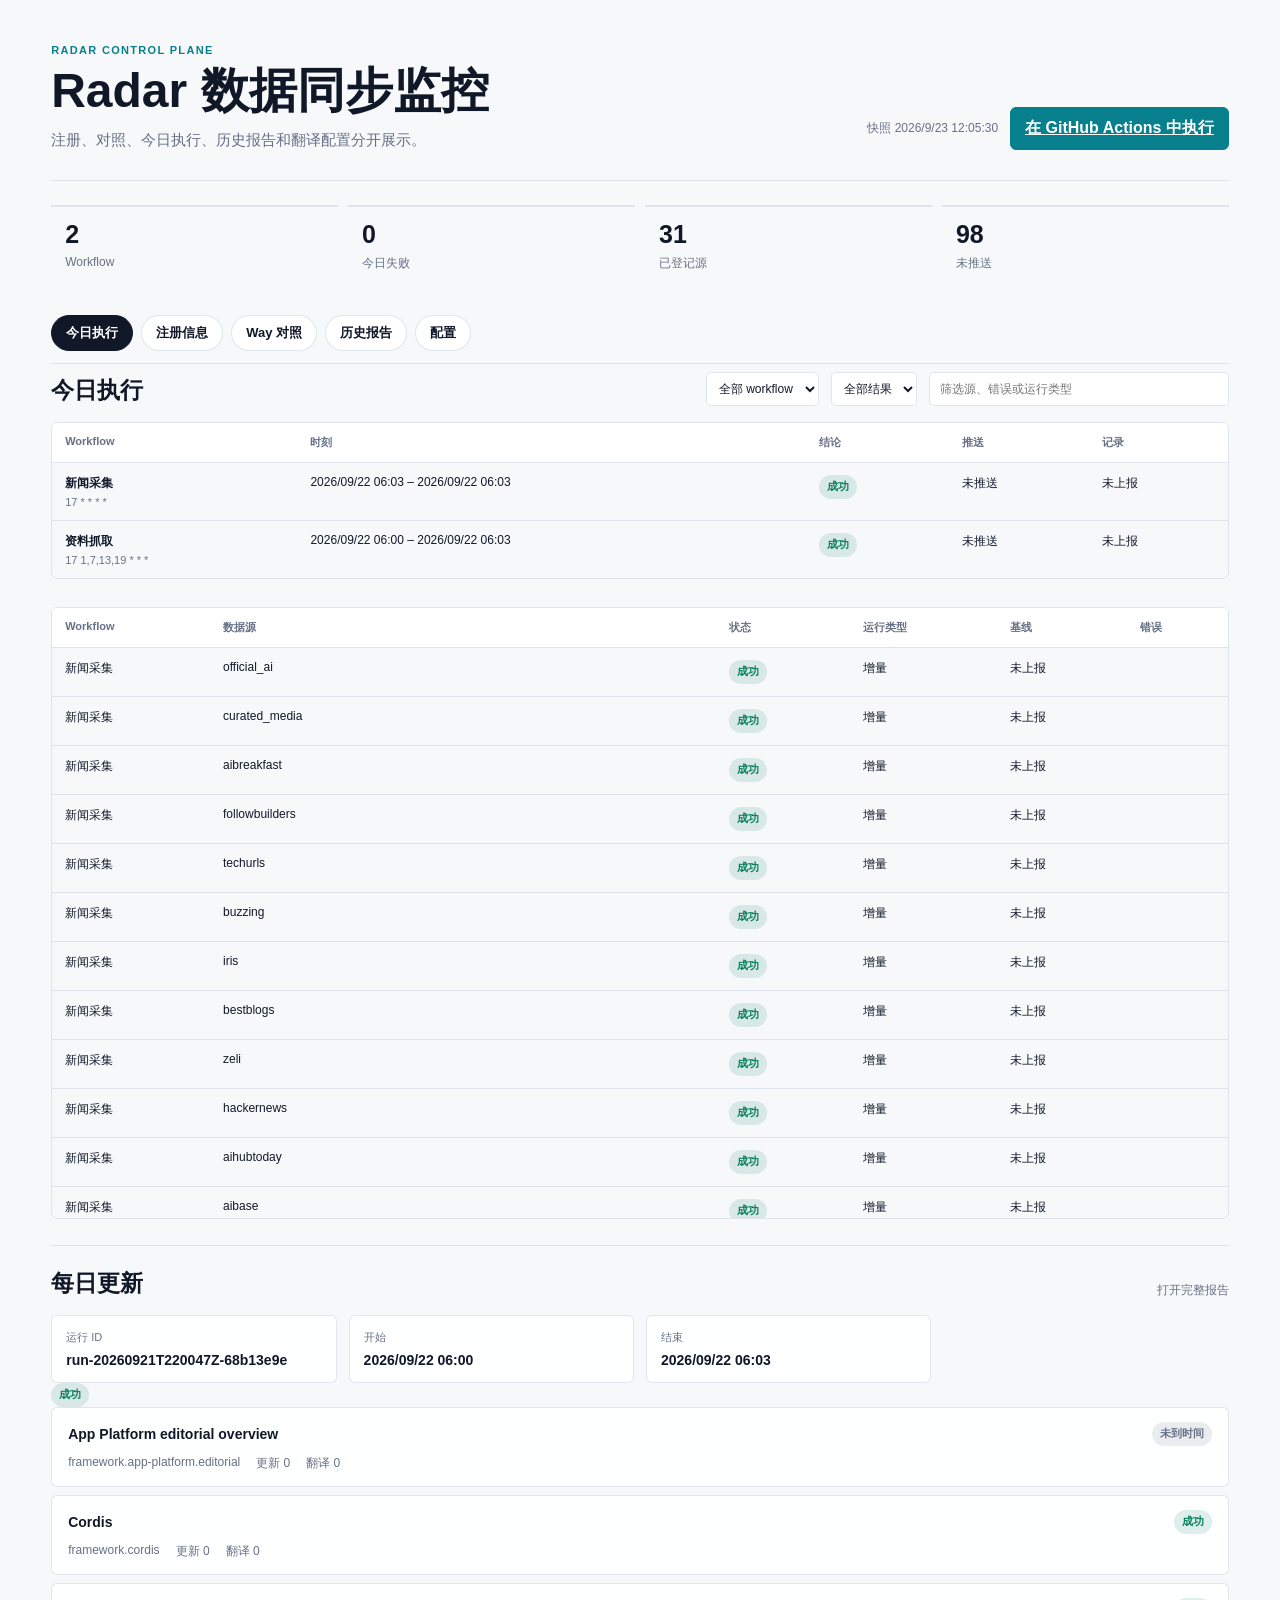
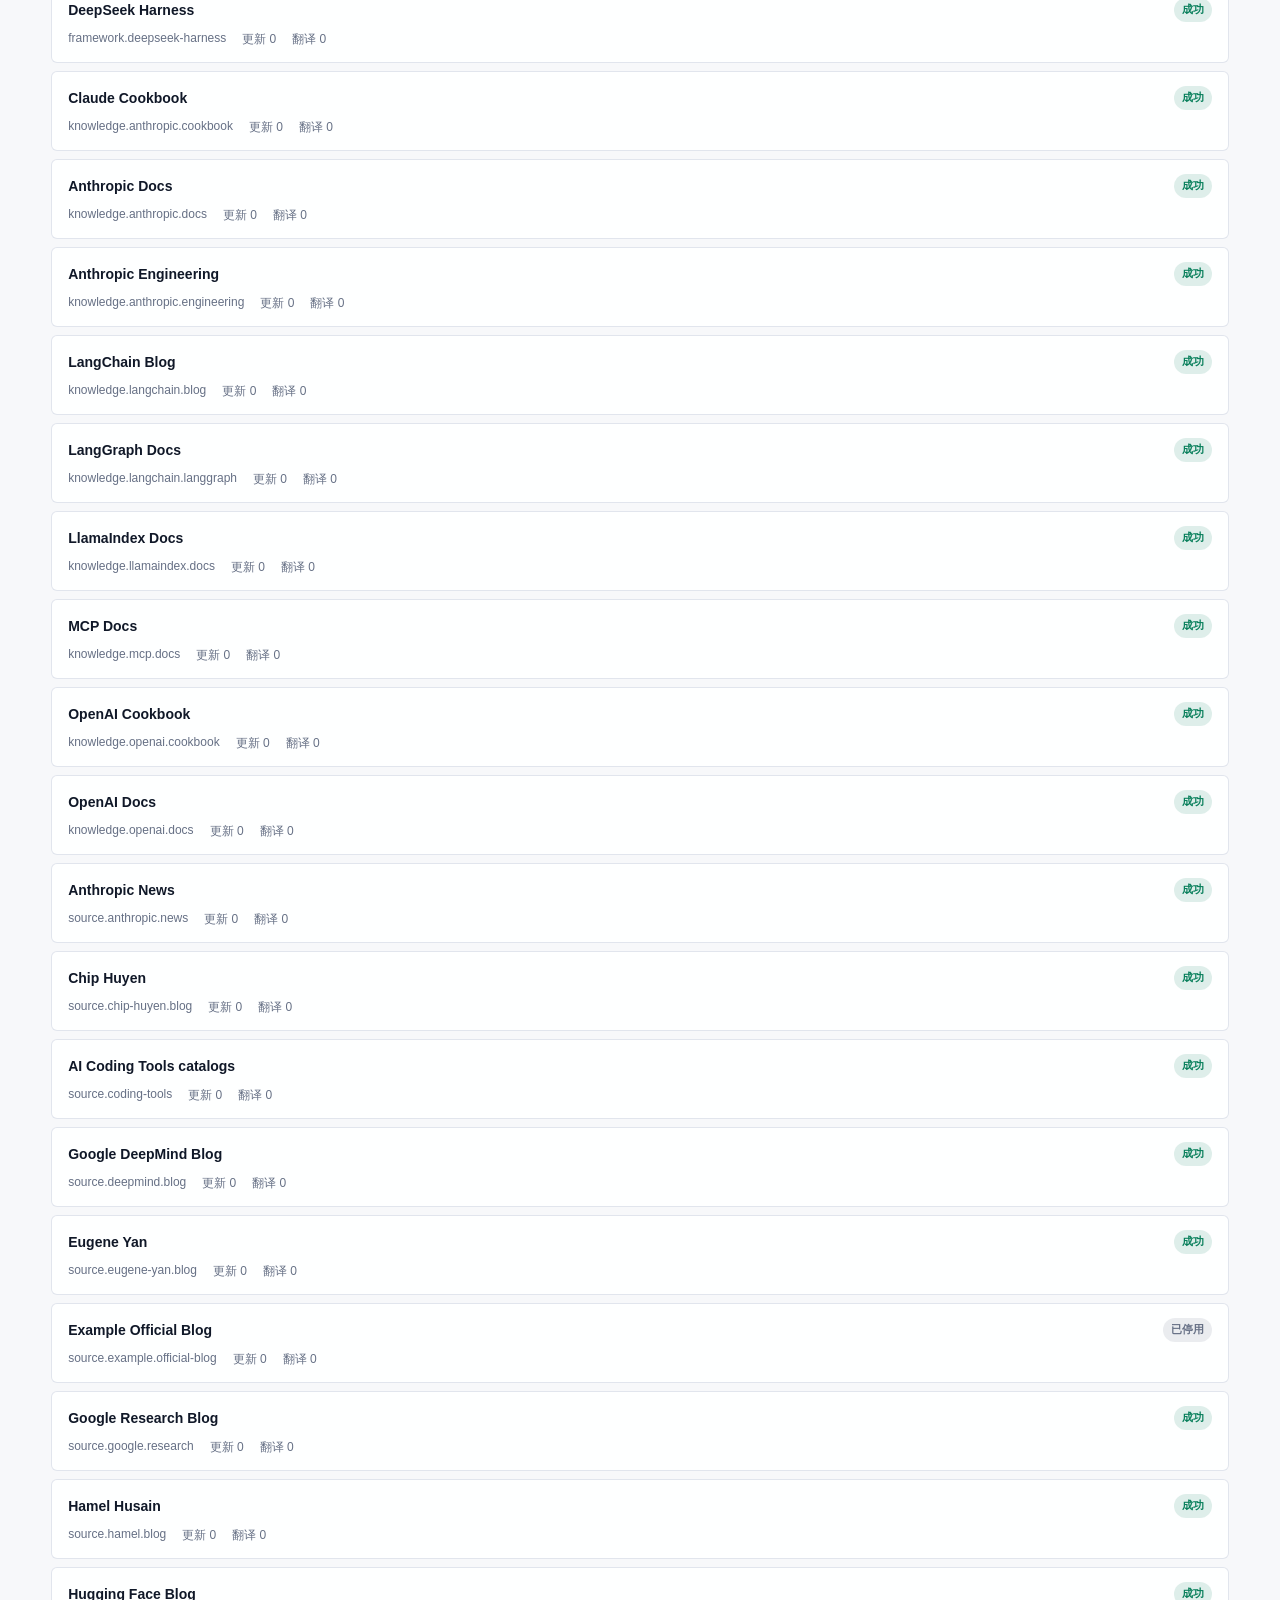
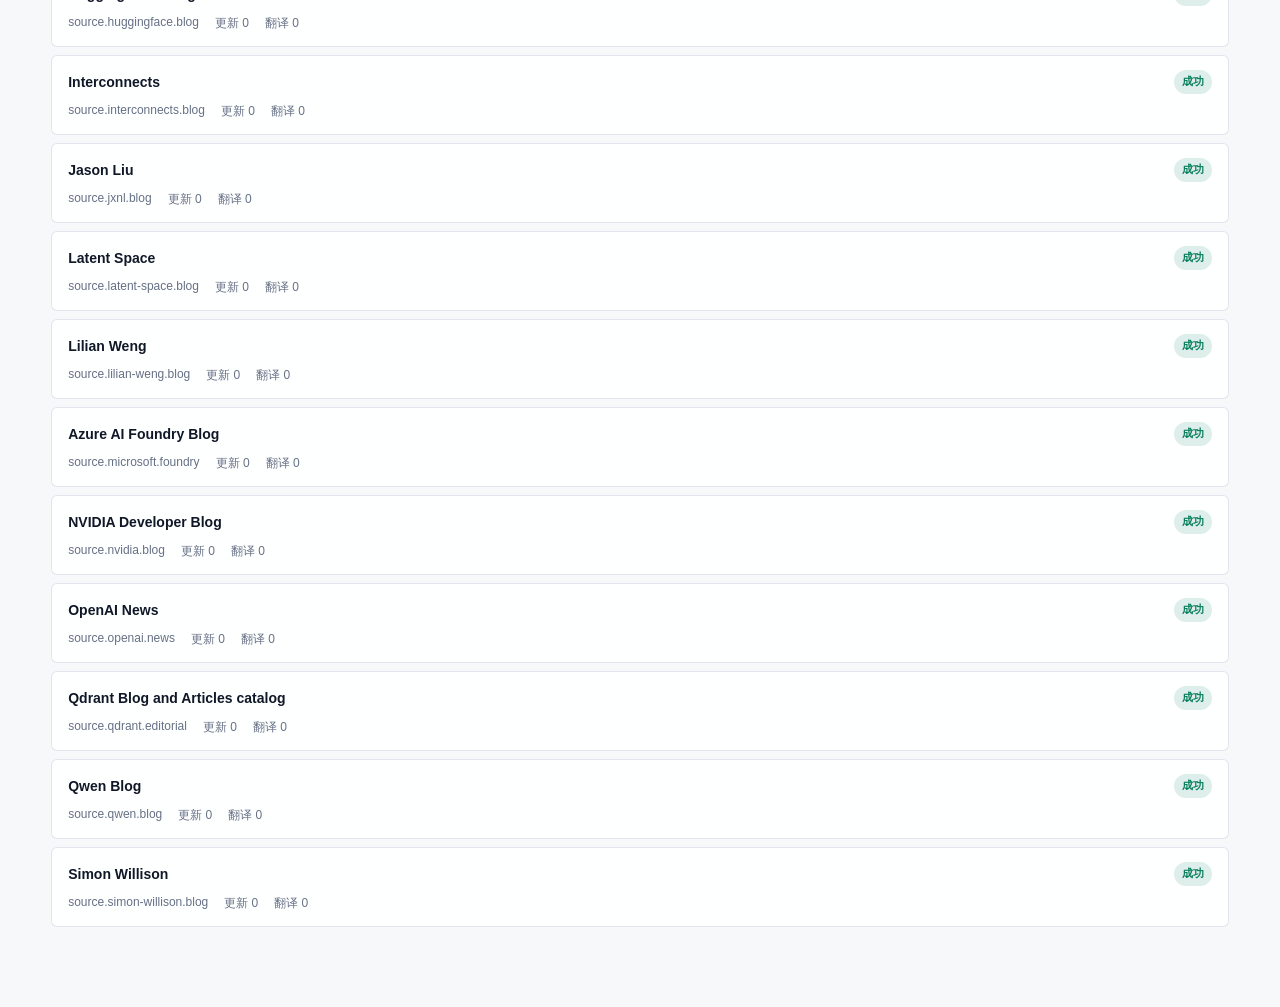
==== commit ae8743e5: "feat: split the radar monitor into separate tabs Keep registration, coverage, today's runs, history," ====
--- a/monitor/index.html
+++ b/monitor/index.html
@@ -5,152 +5,203 @@
   <meta name="viewport" content="width=device-width, initial-scale=1">
   <meta name="robots" content="noindex,nofollow">
   <title>Radar 同步监控</title>
-  <link rel="stylesheet" href="./monitor.css?v=20260923">
+  <link rel="stylesheet" href="./monitor.css?v=20260923-tabs">
 </head>
 <body>
   <main class="monitor-page">
-        <header class="monitor-hero">
-          <div>
-            <p class="eyebrow">RADAR CONTROL PLANE</p>
-            <h1>Radar 数据同步监控</h1>
-            <p class="monitor-lead">Radar 独立控制面：展示模块、数据源、基线、可达性、翻译状态和每日报告。</p>
-          </div>
-          <div class="hero-actions">
-            <span id="snapshotMeta" class="muted">正在加载…</span>
-            <a id="runAllBtn" class="primary-action" href="https://github.com/WenXiangWu/ai-news-radar/actions/workflows/update-news.yml" target="_blank" rel="noopener noreferrer">
-              <span aria-hidden="true">▶</span> 在 GitHub Actions 中执行
-            </a>
-          </div>
-        </header>
-
-        <section class="monitor-section" id="workflows">
-          <div class="section-heading">
-            <div>
-              <p class="eyebrow">WORKFLOWS</p>
-              <h2>Workflow 执行</h2>
-            </div>
-          </div>
-          <div id="workflowCards" class="workflow-grid"></div>
-        </section>
-
-        <section class="monitor-section" id="coverage">
-          <div class="section-heading section-heading-wrap">
-            <div>
-              <p class="eyebrow">WAY COVERAGE</p>
-              <h2>Way 模块对照</h2>
-            </div>
-            <div class="table-tools" id="coverageFilters">
-              <button type="button" data-coverage="all">全部</button>
-              <button type="button" data-coverage="updating">更新中</button>
-              <button type="button" data-coverage="registered">已登记</button>
-              <button type="button" data-coverage="excluded">不更新</button>
-            </div>
-          </div>
-          <div id="coverageModules"></div>
-        </section>
-
-        <section class="kpi-grid" id="kpis" aria-label="运行概览"></section>
-        <section class="monitor-section" id="runSection">
-          <div class="section-heading">
-            <div>
-              <p class="eyebrow">LATEST RUN</p>
-              <h2>当前运行</h2>
-            </div>
-            <span id="runStatus" class="status-chip">待加载</span>
-          </div>
-          <div id="runSummary" class="run-summary"></div>
-        </section>
-
-        <section class="monitor-section">
-          <div class="section-heading">
-            <div>
-              <p class="eyebrow">TRANSLATION</p>
-              <h2>翻译提供方</h2>
-            </div>
-          </div>
-          <div id="providers" class="provider-grid"></div>
-        </section>
-
-        <section class="monitor-section" id="modules">
-          <div class="section-heading">
-            <div>
-              <p class="eyebrow">REGISTERED MODULES</p>
-              <h2>模块总览</h2>
-            </div>
-          </div>
-          <div class="table-wrap">
-            <table class="module-table">
-              <thead>
-                <tr>
-                  <th>模块</th>
-                  <th>类型</th>
-                  <th>状态</th>
-                  <th>任务</th>
-                  <th>数据源</th>
-                  <th>更新</th>
-                  <th>翻译</th>
-                </tr>
-              </thead>
-              <tbody id="moduleTable"></tbody>
-            </table>
-          </div>
-        </section>
-
-        <section class="monitor-section" id="sources">
-          <div class="section-heading section-heading-wrap">
-            <div>
-              <p class="eyebrow">REGISTERED SOURCES</p>
-              <h2>数据源监控</h2>
-            </div>
-            <div class="table-tools">
-              <label class="sr-only" for="sourceFilter">筛选数据源</label>
-              <input id="sourceFilter" type="search" placeholder="筛选模块、来源或适配器">
-              <select id="sourceStatusFilter" aria-label="按状态筛选">
-                <option value="">全部状态</option>
-                <option value="success">成功</option>
-                <option value="pending">待执行</option>
-                <option value="failed">失败</option>
-                <option value="disabled">已停用</option>
-              </select>
-            </div>
-          </div>
-          <div class="table-wrap">
-            <table class="source-table">
-              <thead>
-                <tr>
-                  <th>模块 / 数据源</th>
-                  <th>适配器</th>
-                  <th>计划</th>
-                  <th>状态</th>
-                  <th>可达性</th>
-                  <th>基线</th>
-                  <th>最近执行</th>
-                  <th>操作</th>
-                </tr>
-              </thead>
-              <tbody id="sourceTable"></tbody>
-            </table>
-          </div>
-          <p id="sourceEmpty" class="empty-state" hidden>没有符合条件的数据源。</p>
-        </section>
-
-        <section class="monitor-section" id="reports">
-          <div class="section-heading">
-            <div>
-              <p class="eyebrow">DAILY MODULE LOG</p>
-              <h2>每日更新</h2>
-            </div>
-            <a id="latestReportLink" class="quiet-link" href="/data/radar-update-report.json">打开完整报告</a>
-          </div>
-          <div id="dailyModules" class="module-log"></div>
-          <div class="report-history">
-            <h3>历史报告</h3>
-            <div id="reportList" class="report-list"></div>
-          </div>
-        </section>
-
-        <div id="loadError" class="error-panel" hidden></div>
-      </main>
-  <script src="./monitor.js?v=20260923"></script>
+    <header class="monitor-hero">
+      <div>
+        <p class="eyebrow">RADAR CONTROL PLANE</p>
+        <h1>Radar 数据同步监控</h1>
+        <p class="monitor-lead">注册、对照、今日执行、历史报告和翻译配置分开展示。</p>
+      </div>
+      <div class="hero-actions">
+        <span id="snapshotMeta" class="muted">正在加载…</span>
+        <a id="runAllBtn" class="primary-action" href="https://github.com/WenXiangWu/ai-news-radar/actions/workflows/update-news.yml" target="_blank" rel="noopener noreferrer">
+          在 GitHub Actions 中执行
+        </a>
+      </div>
+    </header>
+
+    <section class="kpi-grid" id="kpis" aria-label="运行概览"></section>
+
+    <nav class="monitor-tabs" id="monitorTabs" aria-label="监控分区">
+      <button type="button" data-tab="today" aria-selected="true">今日执行</button>
+      <button type="button" data-tab="registry">注册信息</button>
+      <button type="button" data-tab="coverage">Way 对照</button>
+      <button type="button" data-tab="reports">历史报告</button>
+      <button type="button" data-tab="config">配置</button>
+    </nav>
+
+    <section class="tab-panel" id="panel-today" data-tab-panel="today">
+      <div class="section-heading section-heading-wrap">
+        <div>
+          <h2>今日执行</h2>
+        </div>
+        <div class="table-tools">
+          <label class="sr-only" for="todayWorkflowFilter">按 workflow 筛选</label>
+          <select id="todayWorkflowFilter" aria-label="按 workflow 筛选">
+            <option value="">全部 workflow</option>
+          </select>
+          <label class="sr-only" for="todayStatusFilter">按结果筛选</label>
+          <select id="todayStatusFilter" aria-label="按结果筛选">
+            <option value="">全部结果</option>
+            <option value="success">成功</option>
+            <option value="failed">失败</option>
+          </select>
+          <label class="sr-only" for="todayQuery">筛选今日消息</label>
+          <input id="todayQuery" type="search" placeholder="筛选源、错误或运行类型">
+        </div>
+      </div>
+      <div class="table-wrap">
+        <table class="module-table">
+          <thead>
+            <tr>
+              <th>Workflow</th>
+              <th>时刻</th>
+              <th>结论</th>
+              <th>推送</th>
+              <th>记录</th>
+            </tr>
+          </thead>
+          <tbody id="workflowCards"></tbody>
+        </table>
+      </div>
+      <div class="table-wrap today-messages">
+        <table class="source-table">
+          <thead>
+            <tr>
+              <th>Workflow</th>
+              <th>数据源</th>
+              <th>状态</th>
+              <th>运行类型</th>
+              <th>基线</th>
+              <th>错误</th>
+            </tr>
+          </thead>
+          <tbody id="todayMessages"></tbody>
+        </table>
+      </div>
+      <p id="todayEmpty" class="empty-state" hidden>没有符合条件的今日消息。</p>
+      <div class="monitor-section">
+        <div class="section-heading">
+          <h2>每日更新</h2>
+          <a id="latestReportLink" class="quiet-link" href="../data/radar-update-report.json">打开完整报告</a>
+        </div>
+        <div id="runSummary" class="run-summary" hidden></div>
+        <span id="runStatus" class="status-chip" hidden>待加载</span>
+        <div id="dailyModules" class="module-log"></div>
+      </div>
+    </section>
+
+    <section class="tab-panel" id="panel-registry" data-tab-panel="registry" hidden>
+      <div class="section-heading">
+        <h2>模块总览</h2>
+      </div>
+      <div class="table-wrap">
+        <table class="module-table">
+          <thead>
+            <tr>
+              <th>模块</th>
+              <th>类型</th>
+              <th>状态</th>
+              <th>任务</th>
+              <th>数据源</th>
+            </tr>
+          </thead>
+          <tbody id="moduleTable"></tbody>
+        </table>
+      </div>
+      <div class="section-heading section-heading-wrap registry-sources">
+        <div>
+          <h2>数据源监控</h2>
+        </div>
+        <div class="table-tools">
+          <label class="sr-only" for="sourceFilter">筛选数据源</label>
+          <input id="sourceFilter" type="search" placeholder="筛选模块、来源或适配器">
+          <select id="sourceStatusFilter" aria-label="按状态筛选">
+            <option value="">全部状态</option>
+            <option value="success">成功</option>
+            <option value="pending">待执行</option>
+            <option value="failed">失败</option>
+            <option value="disabled">已停用</option>
+          </select>
+          <select id="sourceAdapterFilter" aria-label="按适配器筛选">
+            <option value="">全部适配器</option>
+          </select>
+          <select id="sourceBaselineFilter" aria-label="按基线筛选">
+            <option value="">全部基线</option>
+            <option value="present">有基线</option>
+            <option value="absent">无基线</option>
+          </select>
+        </div>
+      </div>
+      <div class="table-wrap">
+        <table class="source-table">
+          <thead>
+            <tr>
+              <th>模块 / 数据源</th>
+              <th>适配器</th>
+              <th>计划</th>
+              <th>状态</th>
+              <th>可达性</th>
+              <th>基线</th>
+              <th>基线时间</th>
+              <th>最近执行</th>
+            </tr>
+          </thead>
+          <tbody id="sourceTable"></tbody>
+        </table>
+      </div>
+      <p id="sourceEmpty" class="empty-state" hidden>没有符合条件的数据源。</p>
+    </section>
+
+    <section class="tab-panel" id="panel-coverage" data-tab-panel="coverage" hidden>
+      <div class="section-heading section-heading-wrap">
+        <div>
+          <h2>Way 模块对照</h2>
+        </div>
+        <div class="table-tools" id="coverageFilters">
+          <select id="coverageModuleFilter" aria-label="按模块筛选">
+            <option value="">全部模块</option>
+          </select>
+          <input id="coverageQuery" type="search" placeholder="筛选条目或原因" aria-label="筛选对照条目">
+          <button type="button" data-coverage="all">全部</button>
+          <button type="button" data-coverage="updating">更新中</button>
+          <button type="button" data-coverage="registered">已登记</button>
+          <button type="button" data-coverage="excluded">不更新</button>
+          <button type="button" data-coverage="unregistered">未登记</button>
+        </div>
+      </div>
+      <div id="coverageModules"></div>
+    </section>
+
+    <section class="tab-panel" id="panel-reports" data-tab-panel="reports" hidden>
+      <div class="section-heading section-heading-wrap">
+        <div>
+          <h2>历史报告</h2>
+        </div>
+        <div class="table-tools">
+          <input id="reportDate" type="search" placeholder="筛选日期" aria-label="筛选报告日期">
+          <select id="reportStatus" aria-label="按报告状态筛选">
+            <option value="">全部状态</option>
+            <option value="success">成功</option>
+            <option value="failed">失败</option>
+          </select>
+        </div>
+      </div>
+      <div id="reportList" class="report-list"></div>
+    </section>
+
+    <section class="tab-panel" id="panel-config" data-tab-panel="config" hidden>
+      <div class="section-heading">
+        <h2>翻译提供方</h2>
+      </div>
+      <div id="providers" class="provider-grid"></div>
+    </section>
+
+    <div id="loadError" class="error-panel" hidden></div>
+  </main>
+  <script src="./monitor.js?v=20260923-tabs"></script>
 </body>
 </html>
--- a/monitor/monitor.css
+++ b/monitor/monitor.css
@@ -128,9 +128,56 @@
 
 .kpi-grid {
   display: grid;
-  grid-template-columns: repeat(7, minmax(0, 1fr));
+  grid-template-columns: repeat(4, minmax(0, 1fr));
   gap: 10px;
   padding: 24px 0 8px;
+}
+
+.monitor-tabs {
+  position: sticky;
+  top: 0;
+  z-index: 4;
+  display: flex;
+  gap: 8px;
+  overflow-x: auto;
+  margin-top: 8px;
+  padding: 12px 0;
+  background: #f7f8fa;
+  border-bottom: 1px solid var(--monitor-border);
+}
+
+.monitor-tabs button,
+#coverageFilters button {
+  border: 1px solid var(--monitor-border);
+  border-radius: 999px;
+  background: #fff;
+  color: var(--radar-text);
+  padding: 8px 14px;
+  font: inherit;
+  font-size: 13px;
+  font-weight: 650;
+  white-space: nowrap;
+  cursor: pointer;
+}
+
+.monitor-tabs button[aria-selected="true"],
+#coverageFilters button[aria-pressed="true"] {
+  border-color: #101828;
+  background: #101828;
+  color: #fff;
+}
+
+.tab-panel {
+  padding-top: 8px;
+}
+
+.tab-panel > .section-heading:first-child {
+  border-top: 0;
+}
+
+.registry-sources,
+.today-messages {
+  margin-top: 28px;
 }
 
 .kpi {
@@ -297,9 +344,19 @@
 }
 
 .table-wrap {
-  overflow-x: auto;
+  max-height: 68vh;
+  overflow: auto;
   border: 1px solid var(--monitor-border);
   border-radius: 6px;
+}
+
+.source-table thead th,
+.module-table thead th,
+.coverage-table thead th {
+  position: sticky;
+  top: 0;
+  z-index: 1;
+  background: #fff;
 }
 
 .source-table {
@@ -558,10 +615,6 @@
   vertical-align: top;
 }
 
-#coverageFilters button {
-  border: 1px solid var(--monitor-border);
-  background: #fff;
-  border-radius: 999px;
-  padding: 6px 12px;
-  cursor: pointer;
-}
+.table-tools {
+  flex-wrap: wrap;
+}
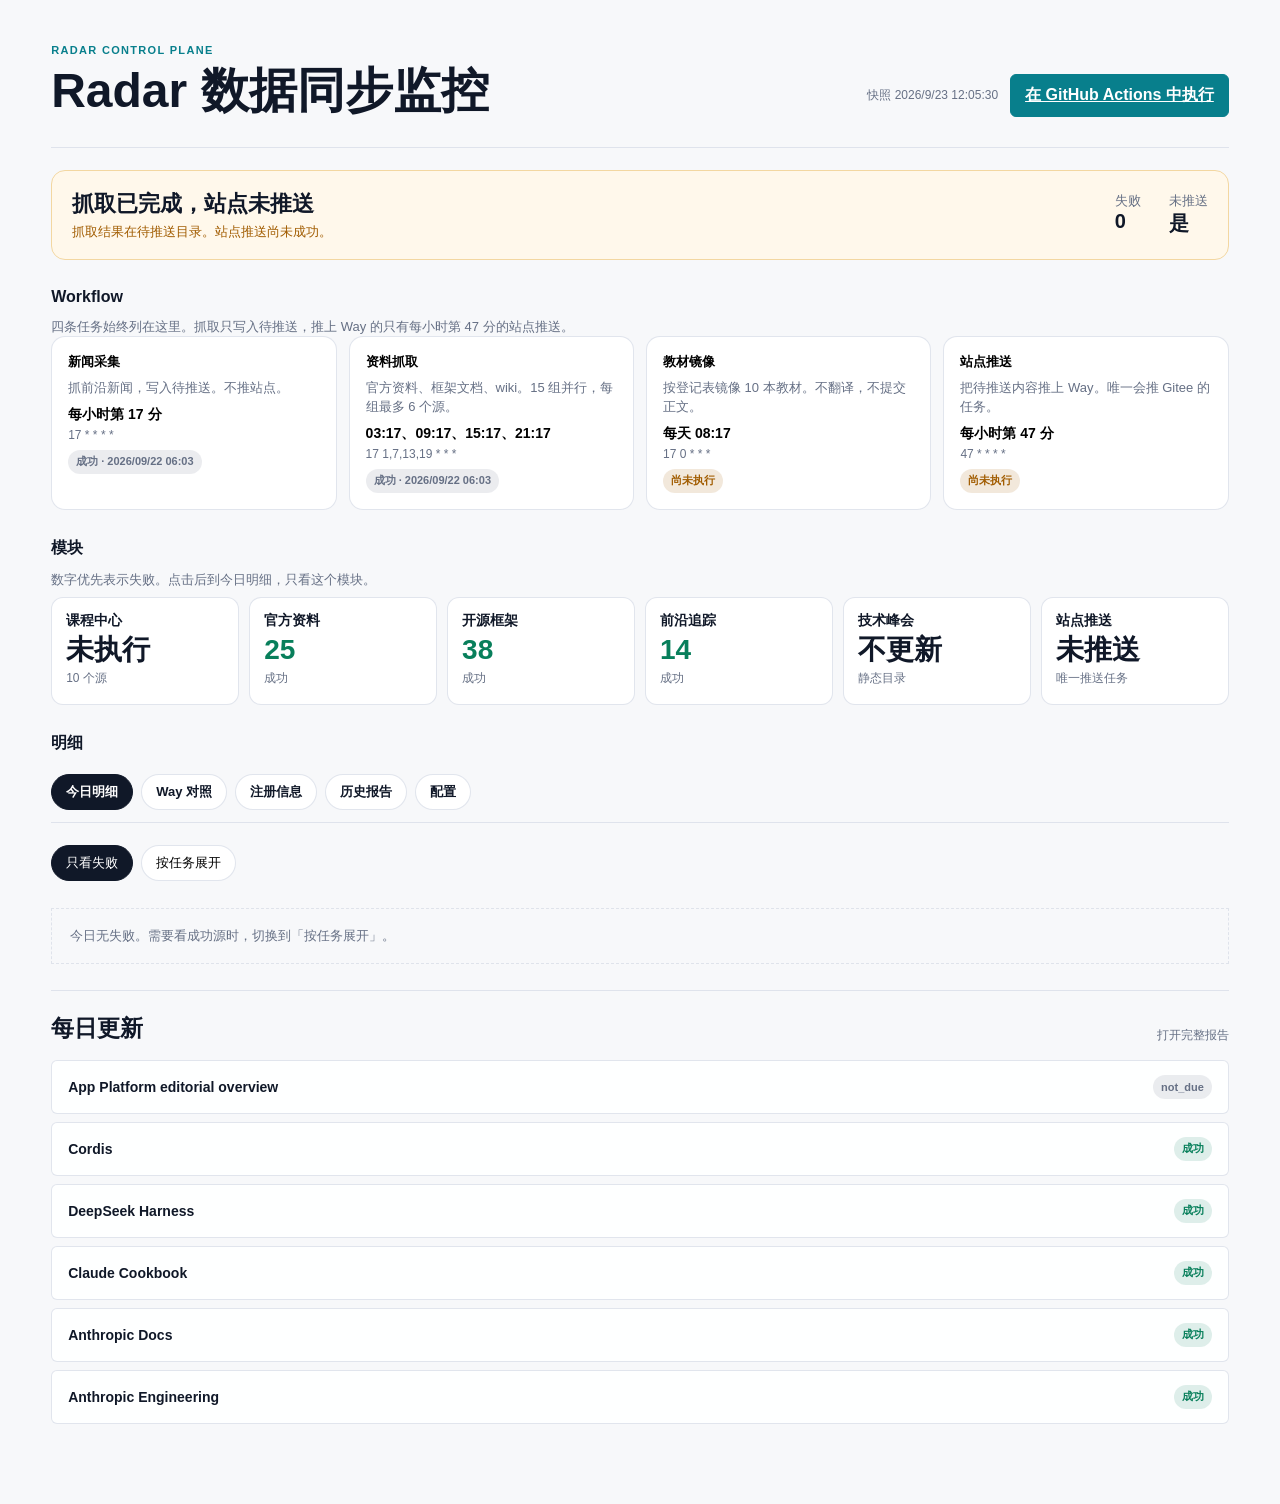
==== commit 4bc8c696: "feat: honor a committed runtime schedule on the next wake Scheduled jobs read data/radar-runtime.jso" ====
--- a/monitor/index.html
+++ b/monitor/index.html
@@ -5,7 +5,7 @@
   <meta name="viewport" content="width=device-width, initial-scale=1">
   <meta name="robots" content="noindex,nofollow">
   <title>Radar 同步监控</title>
-  <link rel="stylesheet" href="./monitor.css?v=20260923-tabs">
+  <link rel="stylesheet" href="./monitor.css?v=20260923-runtime">
 </head>
 <body>
   <main class="monitor-page">
@@ -13,195 +13,89 @@
       <div>
         <p class="eyebrow">RADAR CONTROL PLANE</p>
         <h1>Radar 数据同步监控</h1>
-        <p class="monitor-lead">注册、对照、今日执行、历史报告和翻译配置分开展示。</p>
       </div>
       <div class="hero-actions">
         <span id="snapshotMeta" class="muted">正在加载…</span>
-        <a id="runAllBtn" class="primary-action" href="https://github.com/WenXiangWu/ai-news-radar/actions/workflows/update-news.yml" target="_blank" rel="noopener noreferrer">
-          在 GitHub Actions 中执行
-        </a>
+        <a id="runAllBtn" class="primary-action" href="https://github.com/WenXiangWu/ai-news-radar/actions/workflows/update-news.yml" target="_blank" rel="noopener noreferrer">在 GitHub Actions 中执行</a>
       </div>
     </header>
 
-    <section class="kpi-grid" id="kpis" aria-label="运行概览"></section>
+    <section id="kpis" class="status-banner" aria-label="今日结论"></section>
+    <span id="runStatus" class="status-chip" hidden>待加载</span>
+    <div id="runSummary" hidden></div>
 
+    <h2 class="block-title">Workflow</h2>
+    <p class="push-hint">四条任务始终列在这里。抓取只写入待推送，推上 Way 的只有每小时第 47 分的站点推送。</p>
+    <section class="workflow-catalog" id="workflowCards" aria-label="Workflow 目录"></section>
+
+    <h2 class="block-title">模块</h2>
+    <p class="push-hint">数字优先表示失败。点击后到今日明细，只看这个模块。</p>
+    <section class="module-board" id="moduleBoard" aria-label="模块执行大盘"></section>
+
+    <h2 class="block-title">明细</h2>
     <nav class="monitor-tabs" id="monitorTabs" aria-label="监控分区">
-      <button type="button" data-tab="today" aria-selected="true">今日执行</button>
+      <button type="button" data-tab="today" aria-selected="true">今日明细</button>
+      <button type="button" data-tab="coverage">Way 对照</button>
       <button type="button" data-tab="registry">注册信息</button>
-      <button type="button" data-tab="coverage">Way 对照</button>
       <button type="button" data-tab="reports">历史报告</button>
       <button type="button" data-tab="config">配置</button>
     </nav>
 
     <section class="tab-panel" id="panel-today" data-tab-panel="today">
-      <div class="section-heading section-heading-wrap">
-        <div>
-          <h2>今日执行</h2>
-        </div>
-        <div class="table-tools">
-          <label class="sr-only" for="todayWorkflowFilter">按 workflow 筛选</label>
-          <select id="todayWorkflowFilter" aria-label="按 workflow 筛选">
-            <option value="">全部 workflow</option>
-          </select>
-          <label class="sr-only" for="todayStatusFilter">按结果筛选</label>
-          <select id="todayStatusFilter" aria-label="按结果筛选">
-            <option value="">全部结果</option>
-            <option value="success">成功</option>
-            <option value="failed">失败</option>
-          </select>
-          <label class="sr-only" for="todayQuery">筛选今日消息</label>
-          <input id="todayQuery" type="search" placeholder="筛选源、错误或运行类型">
-        </div>
+      <div class="filters" id="todayFilters">
+        <button type="button" data-today="failed" aria-pressed="true">只看失败</button>
+        <button type="button" data-today="all">按任务展开</button>
       </div>
-      <div class="table-wrap">
-        <table class="module-table">
-          <thead>
-            <tr>
-              <th>Workflow</th>
-              <th>时刻</th>
-              <th>结论</th>
-              <th>推送</th>
-              <th>记录</th>
-            </tr>
-          </thead>
-          <tbody id="workflowCards"></tbody>
-        </table>
-      </div>
-      <div class="table-wrap today-messages">
-        <table class="source-table">
-          <thead>
-            <tr>
-              <th>Workflow</th>
-              <th>数据源</th>
-              <th>状态</th>
-              <th>运行类型</th>
-              <th>基线</th>
-              <th>错误</th>
-            </tr>
-          </thead>
-          <tbody id="todayMessages"></tbody>
-        </table>
-      </div>
-      <p id="todayEmpty" class="empty-state" hidden>没有符合条件的今日消息。</p>
+      <div id="todayMessages" class="stack"></div>
+      <p id="todayEmpty" class="empty-state" hidden>今日无失败。需要看成功源时，切换到「按任务展开」。</p>
       <div class="monitor-section">
         <div class="section-heading">
           <h2>每日更新</h2>
           <a id="latestReportLink" class="quiet-link" href="../data/radar-update-report.json">打开完整报告</a>
         </div>
-        <div id="runSummary" class="run-summary" hidden></div>
-        <span id="runStatus" class="status-chip" hidden>待加载</span>
         <div id="dailyModules" class="module-log"></div>
       </div>
     </section>
 
+    <section class="tab-panel" id="panel-coverage" data-tab-panel="coverage" hidden>
+      <div class="filters" id="coverageFilters">
+        <button type="button" data-coverage="attention" aria-pressed="true">先看例外</button>
+        <button type="button" data-coverage="unregistered">未登记</button>
+        <button type="button" data-coverage="excluded">不更新</button>
+        <button type="button" data-coverage="registered">已登记</button>
+        <button type="button" data-coverage="updating">更新中</button>
+      </div>
+      <div id="coverageModules" class="stack"></div>
+    </section>
+
     <section class="tab-panel" id="panel-registry" data-tab-panel="registry" hidden>
-      <div class="section-heading">
-        <h2>模块总览</h2>
+      <div class="section-heading"><h2>模块总览</h2></div>
+      <div class="filters" id="registryFilters">
+        <button type="button" data-registry="summary" aria-pressed="true">只看分组</button>
+        <button type="button" data-registry="sources">展开数据源</button>
       </div>
-      <div class="table-wrap">
-        <table class="module-table">
-          <thead>
-            <tr>
-              <th>模块</th>
-              <th>类型</th>
-              <th>状态</th>
-              <th>任务</th>
-              <th>数据源</th>
-            </tr>
-          </thead>
-          <tbody id="moduleTable"></tbody>
-        </table>
-      </div>
-      <div class="section-heading section-heading-wrap registry-sources">
-        <div>
-          <h2>数据源监控</h2>
-        </div>
-        <div class="table-tools">
-          <label class="sr-only" for="sourceFilter">筛选数据源</label>
-          <input id="sourceFilter" type="search" placeholder="筛选模块、来源或适配器">
-          <select id="sourceStatusFilter" aria-label="按状态筛选">
-            <option value="">全部状态</option>
-            <option value="success">成功</option>
-            <option value="pending">待执行</option>
-            <option value="failed">失败</option>
-            <option value="disabled">已停用</option>
-          </select>
-          <select id="sourceAdapterFilter" aria-label="按适配器筛选">
-            <option value="">全部适配器</option>
-          </select>
-          <select id="sourceBaselineFilter" aria-label="按基线筛选">
-            <option value="">全部基线</option>
-            <option value="present">有基线</option>
-            <option value="absent">无基线</option>
-          </select>
-        </div>
-      </div>
-      <div class="table-wrap">
-        <table class="source-table">
-          <thead>
-            <tr>
-              <th>模块 / 数据源</th>
-              <th>适配器</th>
-              <th>计划</th>
-              <th>状态</th>
-              <th>可达性</th>
-              <th>基线</th>
-              <th>基线时间</th>
-              <th>最近执行</th>
-            </tr>
-          </thead>
-          <tbody id="sourceTable"></tbody>
-        </table>
-      </div>
+      <div id="moduleTable" class="stack"></div>
+      <h2 class="block-title">数据源监控</h2>
+      <div id="sourceTable" class="stack"></div>
       <p id="sourceEmpty" class="empty-state" hidden>没有符合条件的数据源。</p>
     </section>
 
-    <section class="tab-panel" id="panel-coverage" data-tab-panel="coverage" hidden>
-      <div class="section-heading section-heading-wrap">
-        <div>
-          <h2>Way 模块对照</h2>
-        </div>
-        <div class="table-tools" id="coverageFilters">
-          <select id="coverageModuleFilter" aria-label="按模块筛选">
-            <option value="">全部模块</option>
-          </select>
-          <input id="coverageQuery" type="search" placeholder="筛选条目或原因" aria-label="筛选对照条目">
-          <button type="button" data-coverage="all">全部</button>
-          <button type="button" data-coverage="updating">更新中</button>
-          <button type="button" data-coverage="registered">已登记</button>
-          <button type="button" data-coverage="excluded">不更新</button>
-          <button type="button" data-coverage="unregistered">未登记</button>
-        </div>
-      </div>
-      <div id="coverageModules"></div>
-    </section>
-
     <section class="tab-panel" id="panel-reports" data-tab-panel="reports" hidden>
-      <div class="section-heading section-heading-wrap">
-        <div>
-          <h2>历史报告</h2>
-        </div>
-        <div class="table-tools">
-          <input id="reportDate" type="search" placeholder="筛选日期" aria-label="筛选报告日期">
-          <select id="reportStatus" aria-label="按报告状态筛选">
-            <option value="">全部状态</option>
-            <option value="success">成功</option>
-            <option value="failed">失败</option>
-          </select>
-        </div>
-      </div>
-      <div id="reportList" class="report-list"></div>
+      <div id="reportList" class="stack"></div>
     </section>
 
     <section class="tab-panel" id="panel-config" data-tab-panel="config" hidden>
-      <div class="section-heading">
-        <h2>翻译提供方</h2>
-      </div>
+      <div class="section-heading"><h2>执行时间</h2></div>
+      <p class="push-hint">下一次定时执行读取 data/radar-runtime.json。改这份文件并推到 master 后生效。手动执行不受时间槽限制。已经在跑的任务不会中途改变。</p>
+      <div id="scheduleConfig" class="stack"></div>
+      <div class="section-heading"><h2>DeepSeek</h2></div>
+      <div id="deepseekConfig" class="stack"></div>
+      <div class="section-heading"><h2>翻译提供方</h2></div>
       <div id="providers" class="provider-grid"></div>
     </section>
 
     <div id="loadError" class="error-panel" hidden></div>
   </main>
-  <script src="./monitor.js?v=20260923-tabs"></script>
+  <script src="./monitor.js?v=20260923-runtime"></script>
 </body>
 </html>
--- a/monitor/monitor.css
+++ b/monitor/monitor.css
@@ -133,6 +133,139 @@
   padding: 24px 0 8px;
 }
 
+.status-banner {
+  display: flex;
+  justify-content: space-between;
+  align-items: center;
+  gap: 16px;
+  margin-top: 22px;
+  padding: 18px 20px;
+  border: 1px solid #f3d7a1;
+  border-radius: 14px;
+  background: #fff8eb;
+}
+
+.status-banner strong { display: block; font-size: 22px; }
+.status-banner p { margin: 4px 0 0; color: var(--monitor-warn); font-size: 13px; }
+.status-banner.good { border-color: #b7e4c7; background: #f3fbf6; }
+.status-banner.good p { color: var(--monitor-good); }
+.status-banner.bad { border-color: #f3c1bc; background: #fff6f5; }
+.status-banner.bad p { color: var(--monitor-bad); }
+.status-side { display: flex; gap: 28px; color: var(--monitor-muted); font-size: 13px; }
+.status-side b { display: block; color: var(--radar-text); font-size: 20px; }
+.block-title { margin: 28px 0 8px; font-size: 16px; }
+.workflow-catalog { display: grid; grid-template-columns: repeat(4, minmax(0, 1fr)); gap: 12px; }
+.catalog-card {
+  display: flex;
+  flex-direction: column;
+  align-items: flex-start;
+  gap: 8px;
+  min-height: 168px;
+  padding: 16px;
+  border: 1px solid var(--monitor-border);
+  border-radius: 14px;
+  background: #fff;
+  text-align: left;
+  cursor: pointer;
+}
+.catalog-card p { margin: 0; color: var(--monitor-muted); font-size: 13px; line-height: 1.45; }
+.catalog-card .when { font-size: 14px; font-weight: 700; }
+.catalog-card .when span { display: block; margin-top: 4px; color: var(--monitor-muted); font-size: 12px; font-weight: 400; }
+.catalog-card.selected { outline: 2px solid #101828; }
+.stack { display: grid; gap: 10px; }
+.group { border: 1px solid var(--monitor-border); border-radius: 14px; background: #fff; overflow: hidden; }
+.group > summary, .group-head {
+  display: flex;
+  justify-content: space-between;
+  align-items: center;
+  gap: 12px;
+  padding: 14px 16px;
+  cursor: pointer;
+  list-style: none;
+}
+.group > summary::-webkit-details-marker { display: none; }
+.sub { display: block; margin-top: 3px; color: var(--monitor-muted); font-size: 12px; font-weight: 400; }
+.counts { display: flex; flex-wrap: wrap; gap: 6px; }
+.line {
+  display: flex;
+  justify-content: space-between;
+  gap: 16px;
+  padding: 10px 16px;
+  border-top: 1px solid var(--monitor-border);
+  font-size: 13px;
+}
+.line em { color: var(--monitor-muted); font-style: normal; }
+.filters { display: flex; flex-wrap: wrap; gap: 8px; margin: 14px 0; }
+.filters button {
+  border: 1px solid var(--monitor-border);
+  border-radius: 999px;
+  background: #fff;
+  padding: 8px 14px;
+  cursor: pointer;
+}
+.filters button[aria-pressed="true"] { background: #101828; color: #fff; border-color: #101828; }
+.day { display: grid; grid-template-columns: 120px 1fr auto; gap: 12px; align-items: center; }
+
+.module-board {
+  display: grid;
+  grid-template-columns: repeat(6, minmax(0, 1fr));
+  gap: 10px;
+  margin-top: 8px;
+}
+
+.board-card {
+  display: flex;
+  flex-direction: column;
+  align-items: flex-start;
+  gap: 6px;
+  min-height: 108px;
+  padding: 14px;
+  border: 1px solid var(--monitor-border);
+  border-radius: 12px;
+  background: #fff;
+  color: inherit;
+  text-align: left;
+  cursor: pointer;
+}
+
+.board-card strong {
+  font-size: 14px;
+}
+
+.board-count {
+  font-size: 28px;
+  font-weight: 750;
+  line-height: 1;
+}
+
+.board-detail {
+  color: var(--monitor-muted);
+  font-size: 12px;
+}
+
+.board-card.bad {
+  border-color: color-mix(in srgb, var(--monitor-bad) 55%, white);
+  background: color-mix(in srgb, var(--monitor-bad) 8%, white);
+}
+
+.board-card.bad .board-count {
+  color: var(--monitor-bad);
+}
+
+.board-card.good .board-count {
+  color: var(--monitor-good);
+}
+
+.board-card.selected {
+  outline: 2px solid #101828;
+}
+
+.push-hint {
+  margin: 12px 0 0;
+  color: var(--monitor-muted);
+  font-size: 13px;
+}
+
 .monitor-tabs {
   position: sticky;
   top: 0;
@@ -218,6 +351,11 @@
   font-size: 23px;
 }
 
+#runStatus[hidden],
+#runSummary[hidden] {
+  display: none;
+}
+
 .status-chip,
 .mini-chip {
   display: inline-flex;
@@ -553,9 +691,18 @@
   }
 
   .kpi-grid,
+  .workflow-catalog,
+  .module-board,
   .run-summary,
   .provider-grid {
     grid-template-columns: repeat(2, minmax(0, 1fr));
+  }
+
+  .status-banner,
+  .day {
+    align-items: flex-start;
+    flex-direction: column;
+    display: flex;
   }
 
   .table-tools {
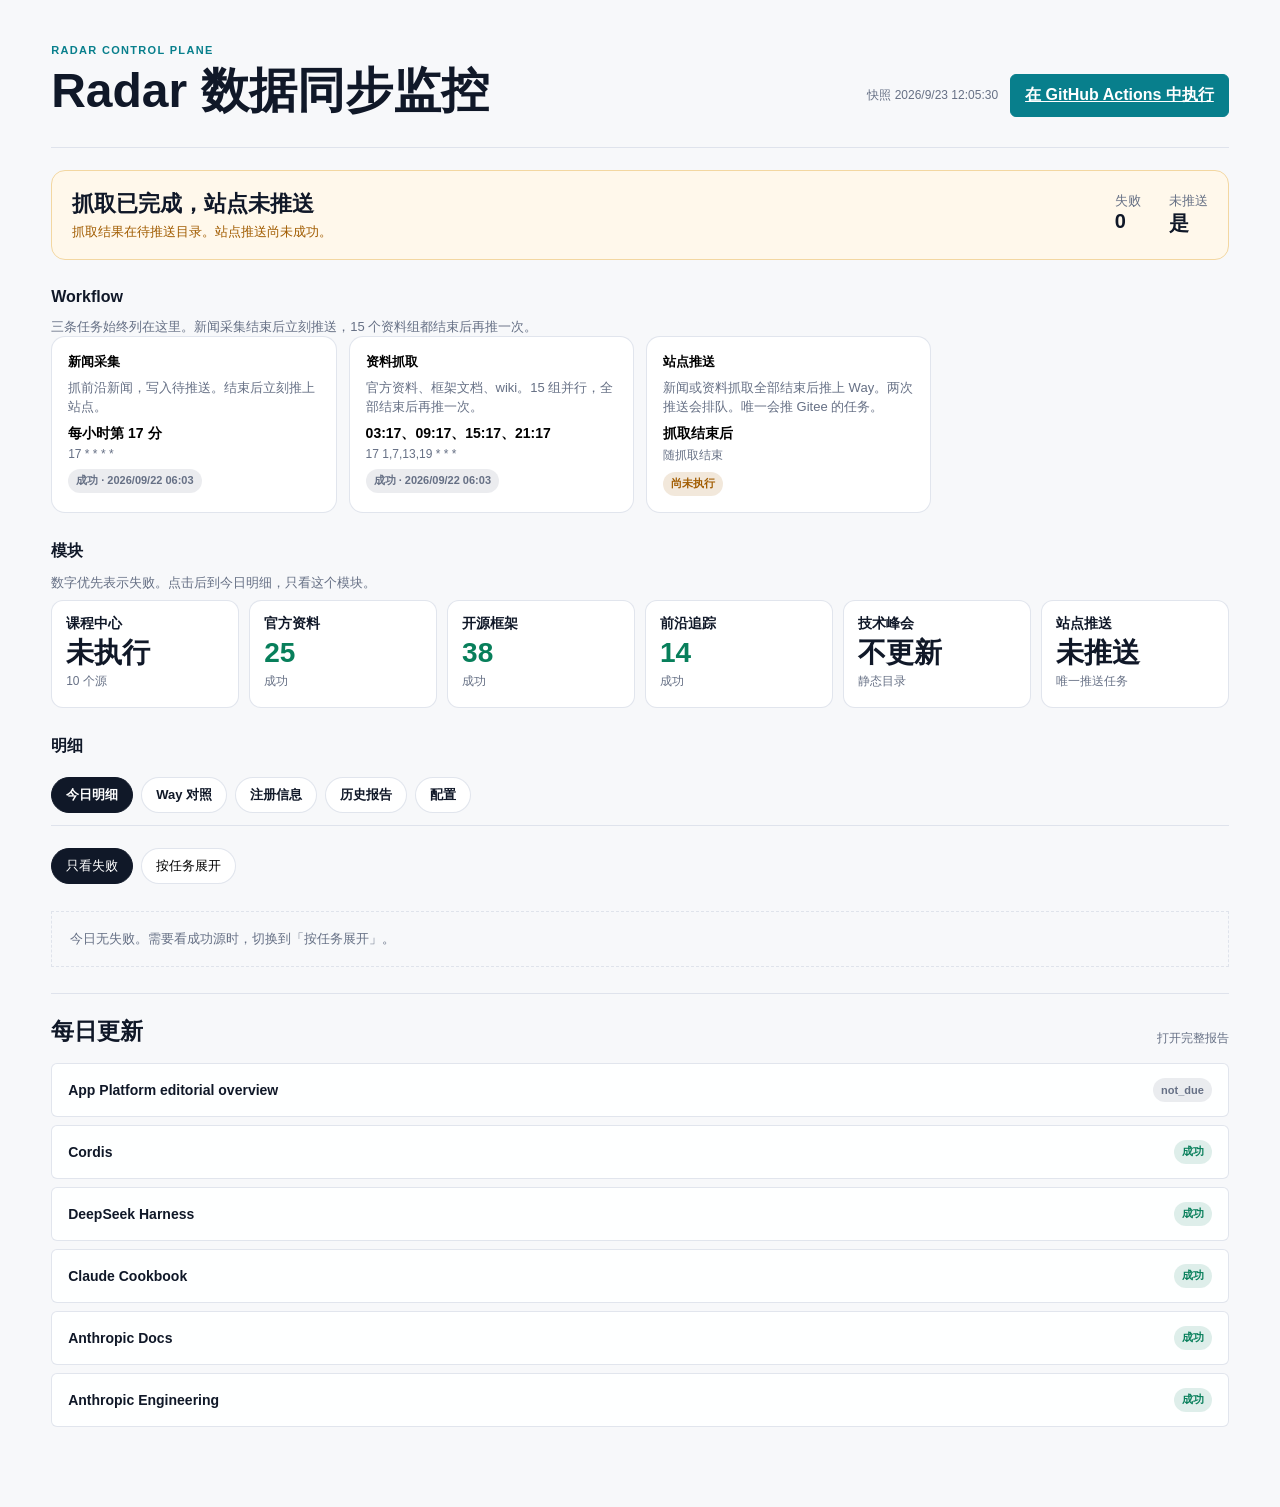
==== commit 89d27fff: "feat: publish snapshots when a fetch finishes News and radar push to the site as soon as they finish" ====
--- a/monitor/index.html
+++ b/monitor/index.html
@@ -5,7 +5,7 @@
   <meta name="viewport" content="width=device-width, initial-scale=1">
   <meta name="robots" content="noindex,nofollow">
   <title>Radar 同步监控</title>
-  <link rel="stylesheet" href="./monitor.css?v=20260923-runtime">
+  <link rel="stylesheet" href="./monitor.css?v=20260923-after-fetch">
 </head>
 <body>
   <main class="monitor-page">
@@ -25,7 +25,7 @@
     <div id="runSummary" hidden></div>
 
     <h2 class="block-title">Workflow</h2>
-    <p class="push-hint">四条任务始终列在这里。抓取只写入待推送，推上 Way 的只有每小时第 47 分的站点推送。</p>
+    <p class="push-hint">三条任务始终列在这里。新闻采集结束后立刻推送，15 个资料组都结束后再推一次。</p>
     <section class="workflow-catalog" id="workflowCards" aria-label="Workflow 目录"></section>
 
     <h2 class="block-title">模块</h2>
@@ -96,6 +96,6 @@
 
     <div id="loadError" class="error-panel" hidden></div>
   </main>
-  <script src="./monitor.js?v=20260923-runtime"></script>
+  <script src="./monitor.js?v=20260923-after-fetch"></script>
 </body>
 </html>
